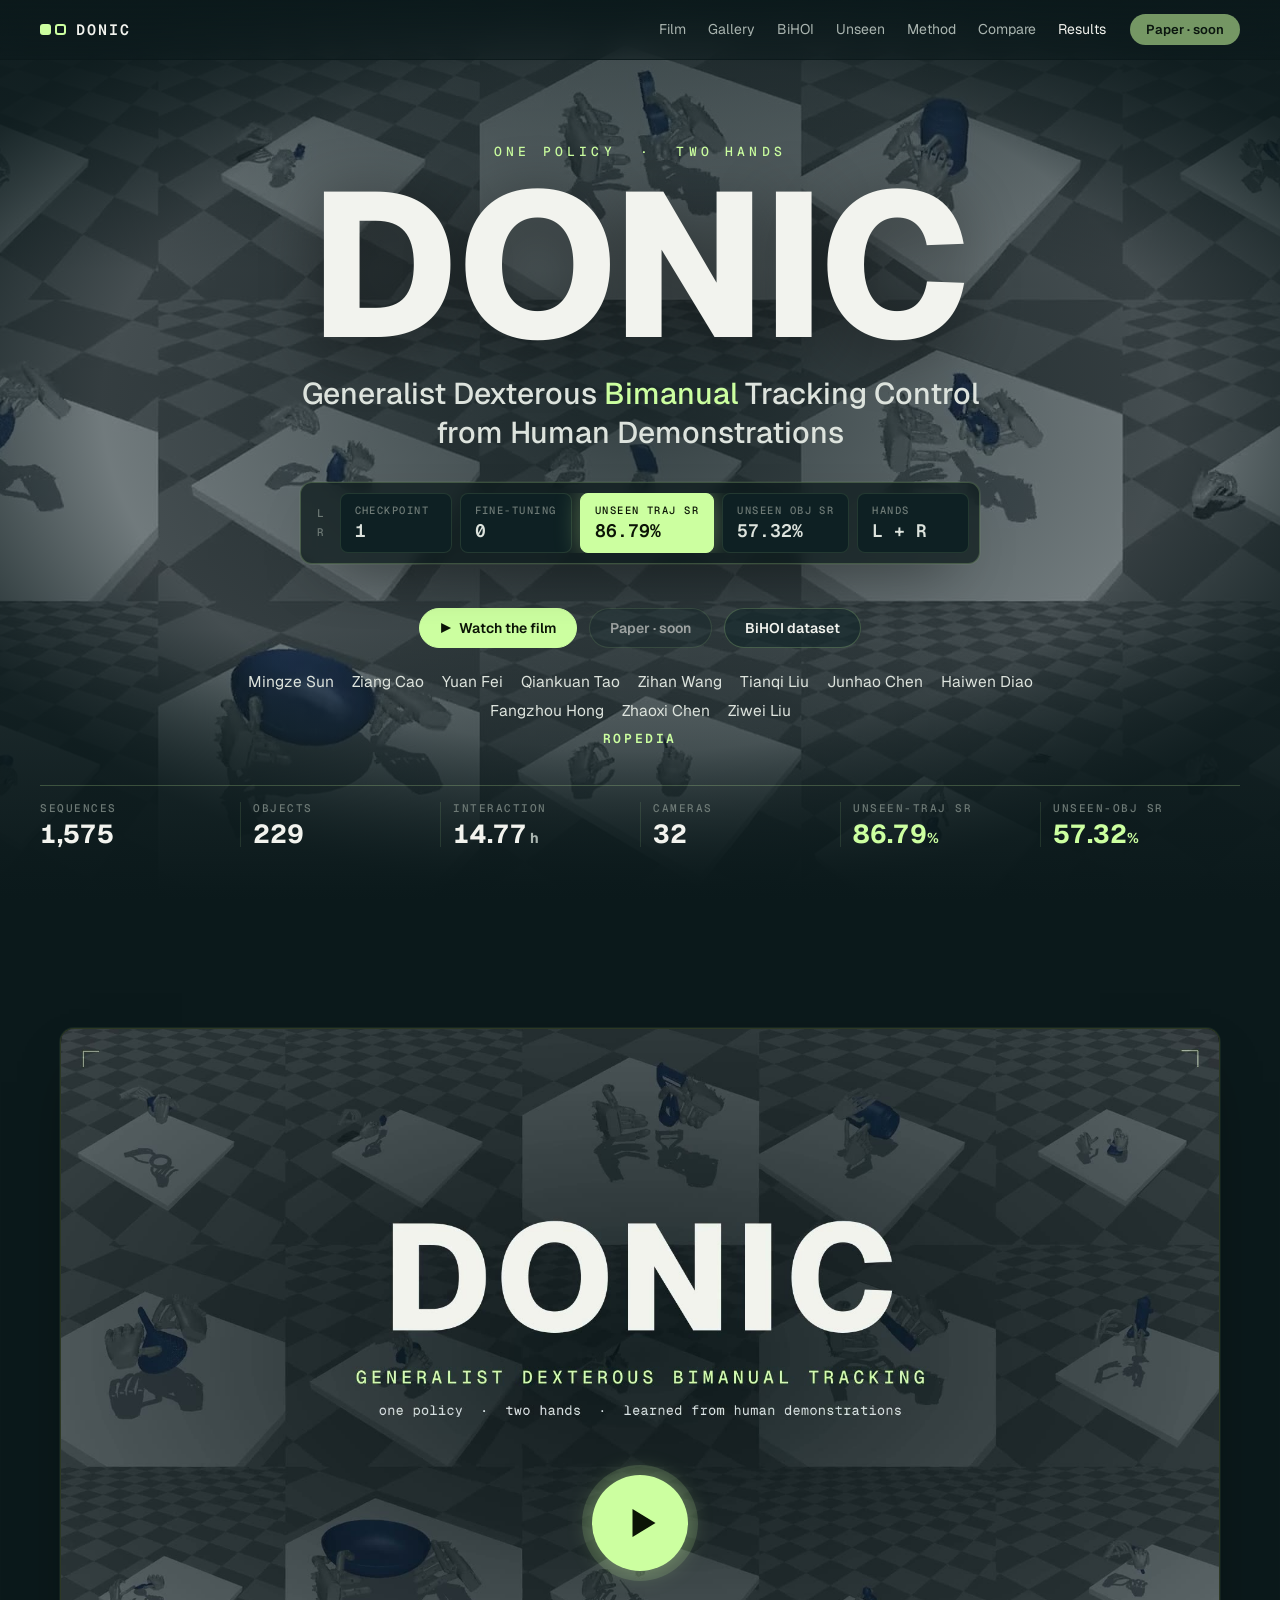
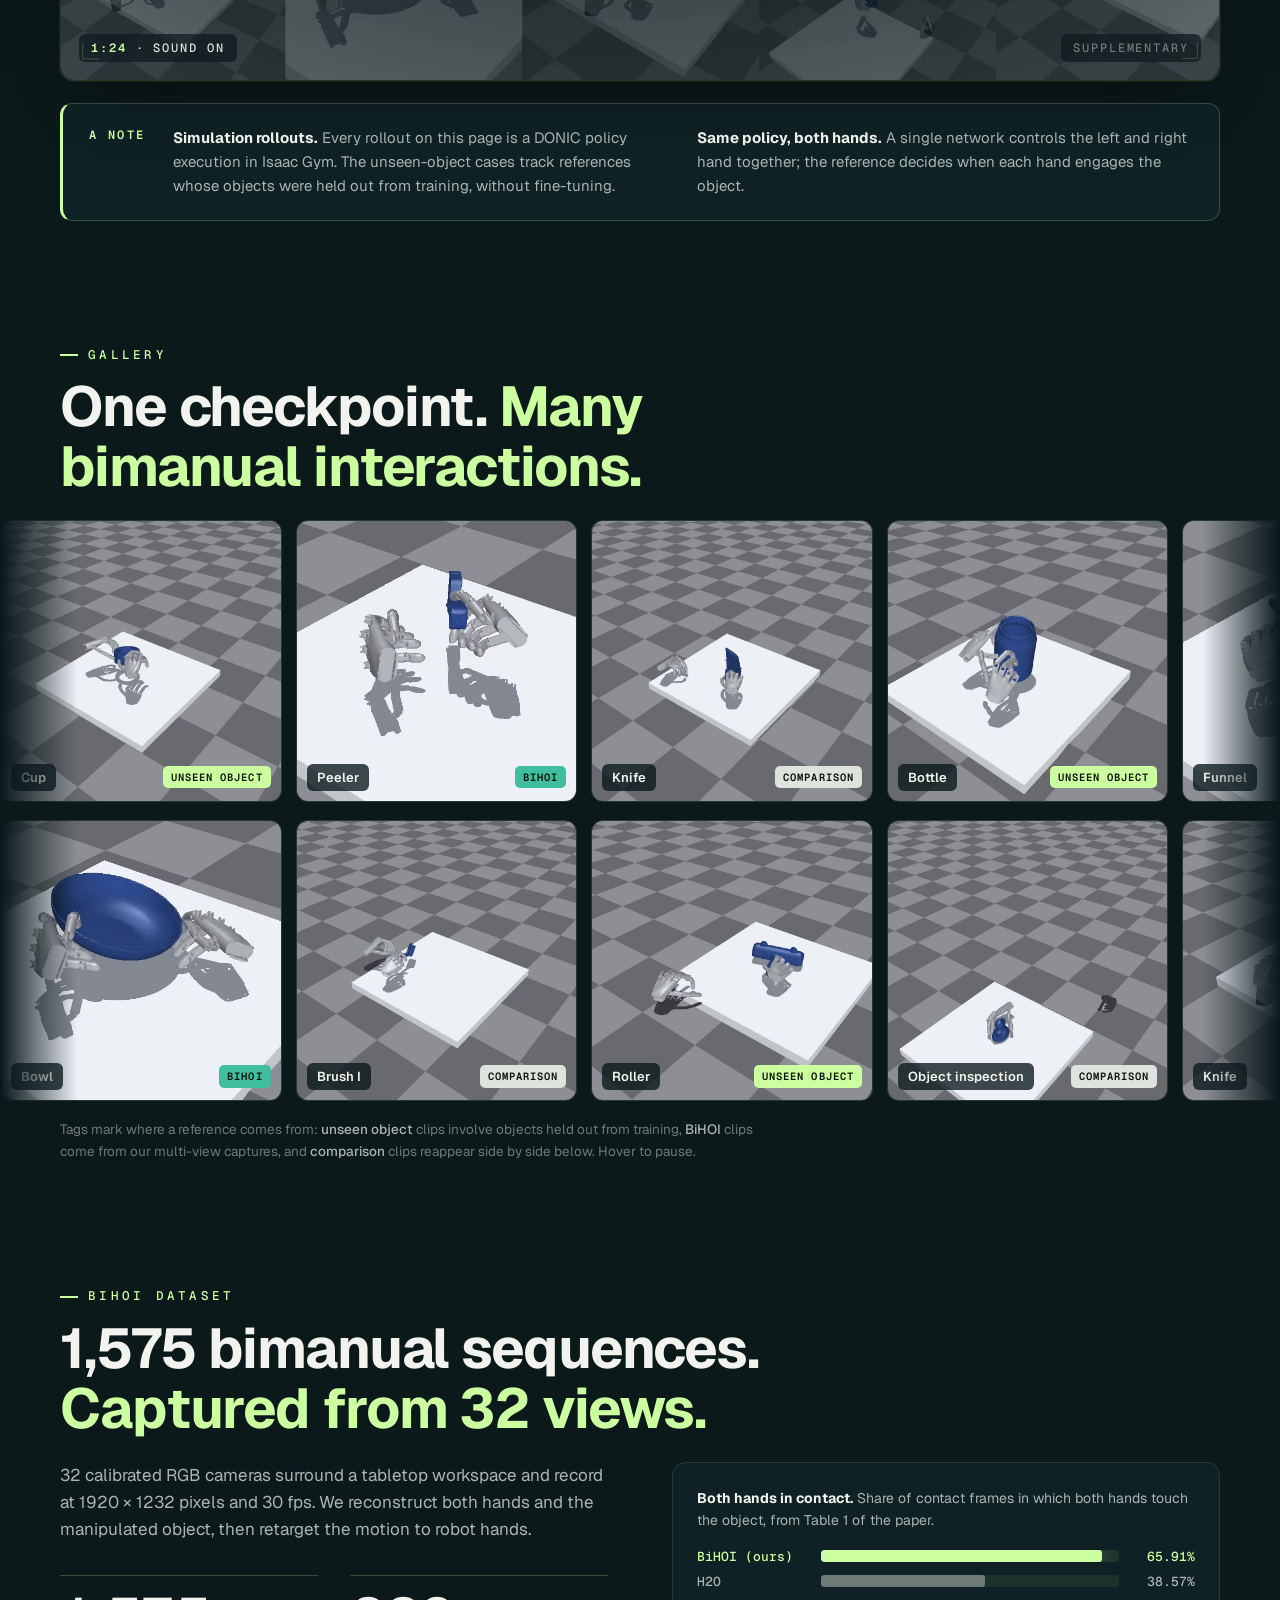
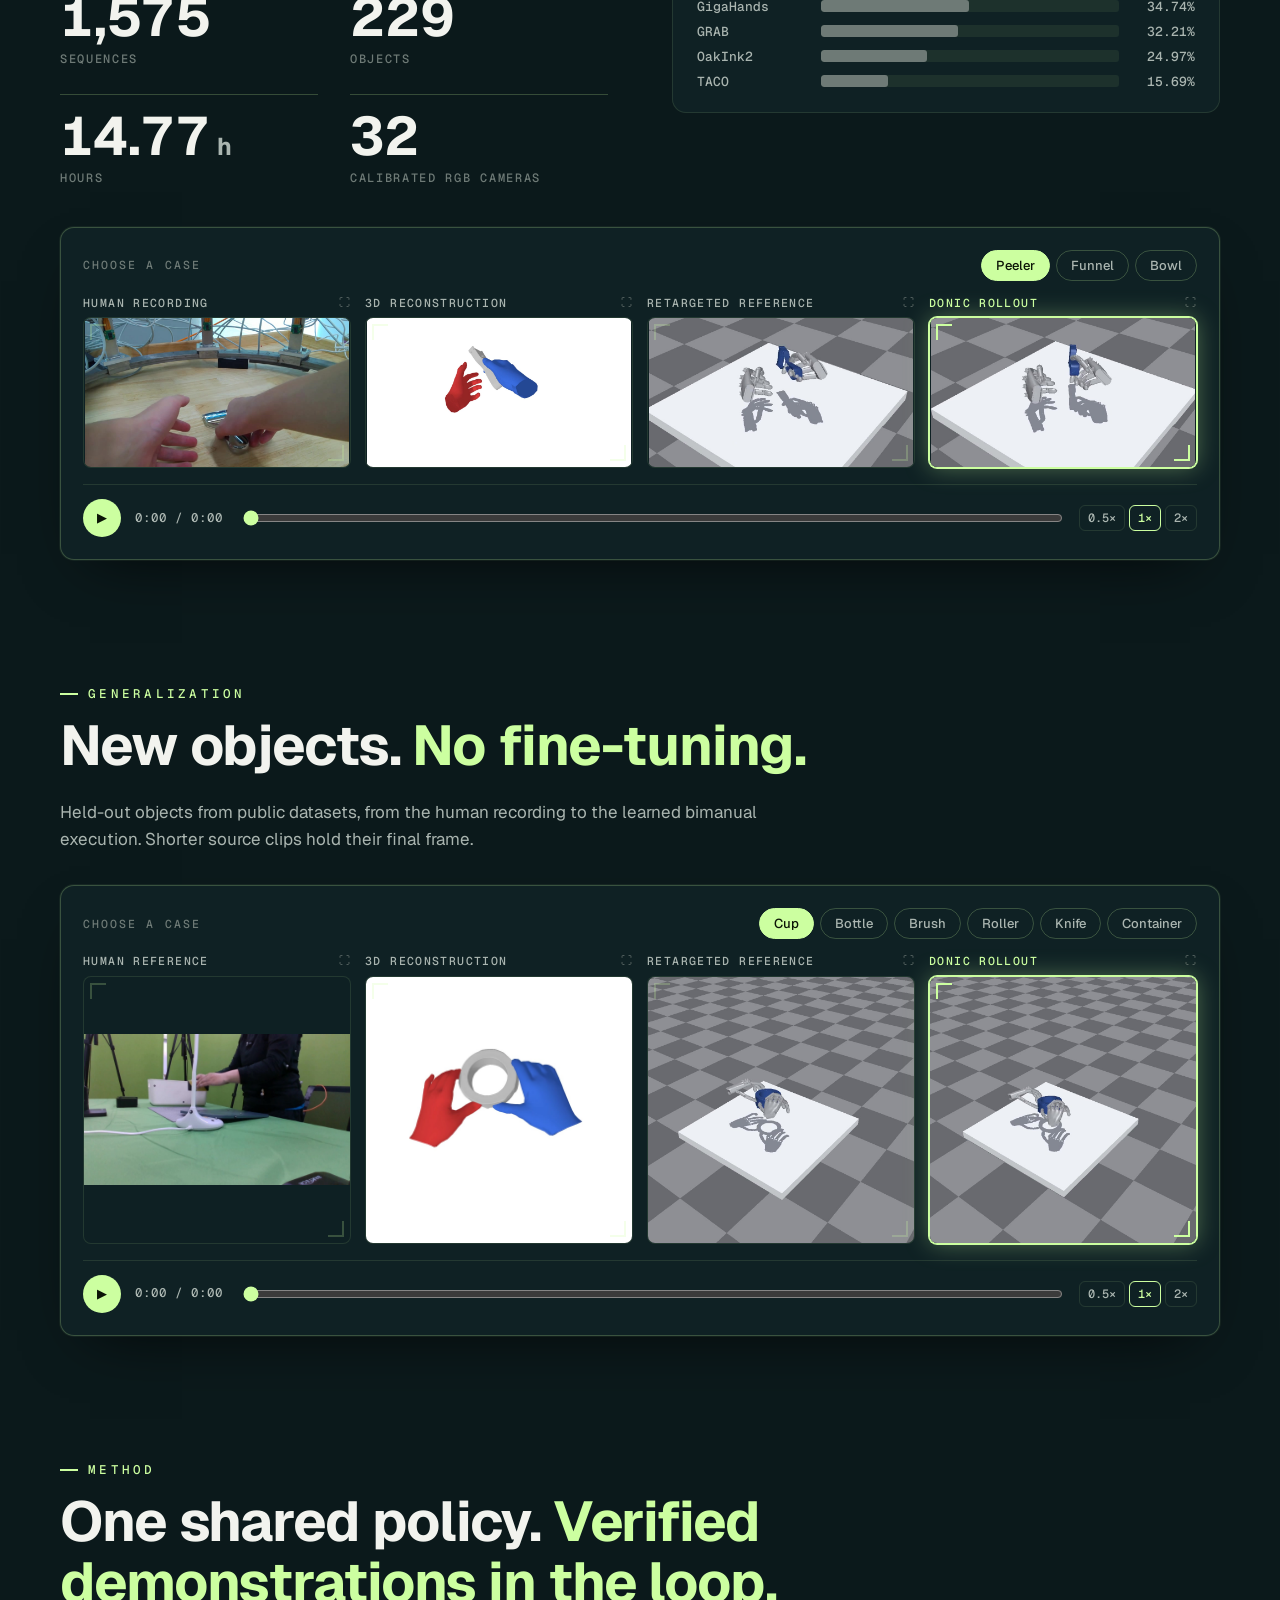
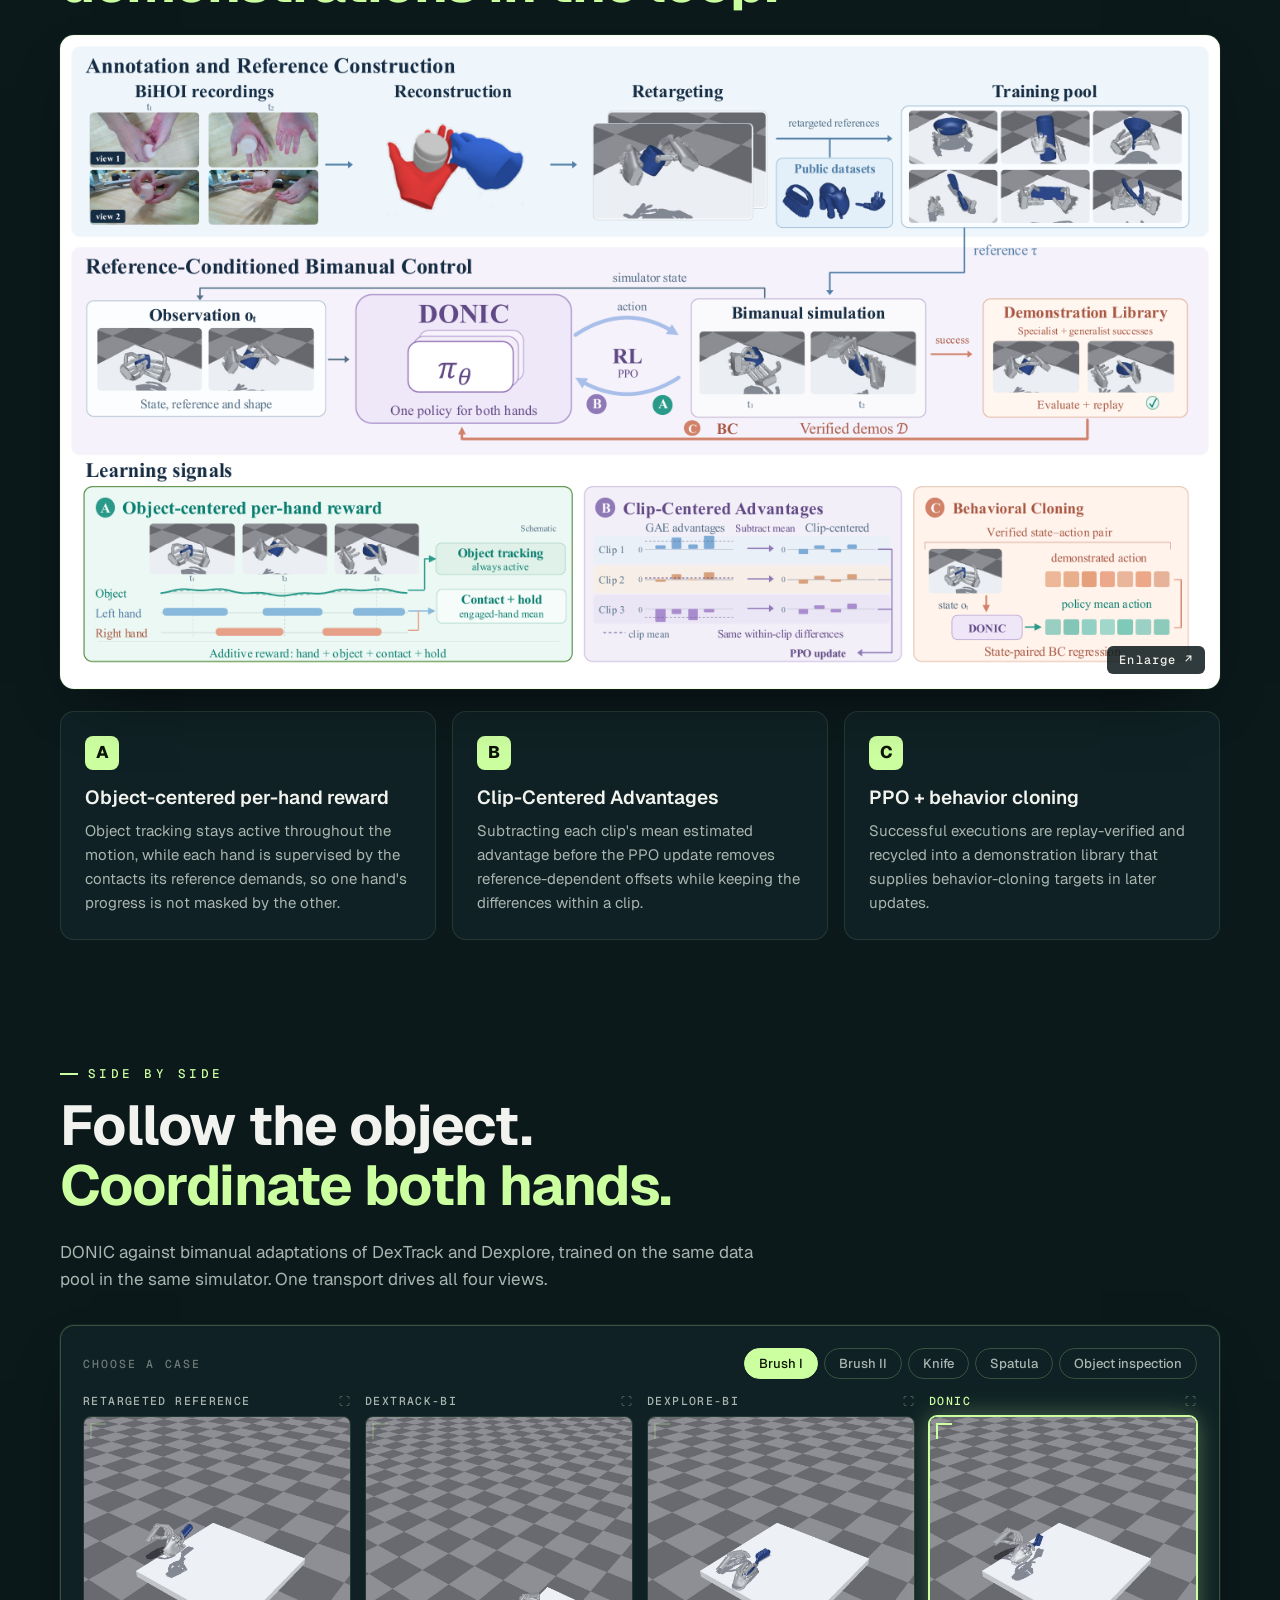
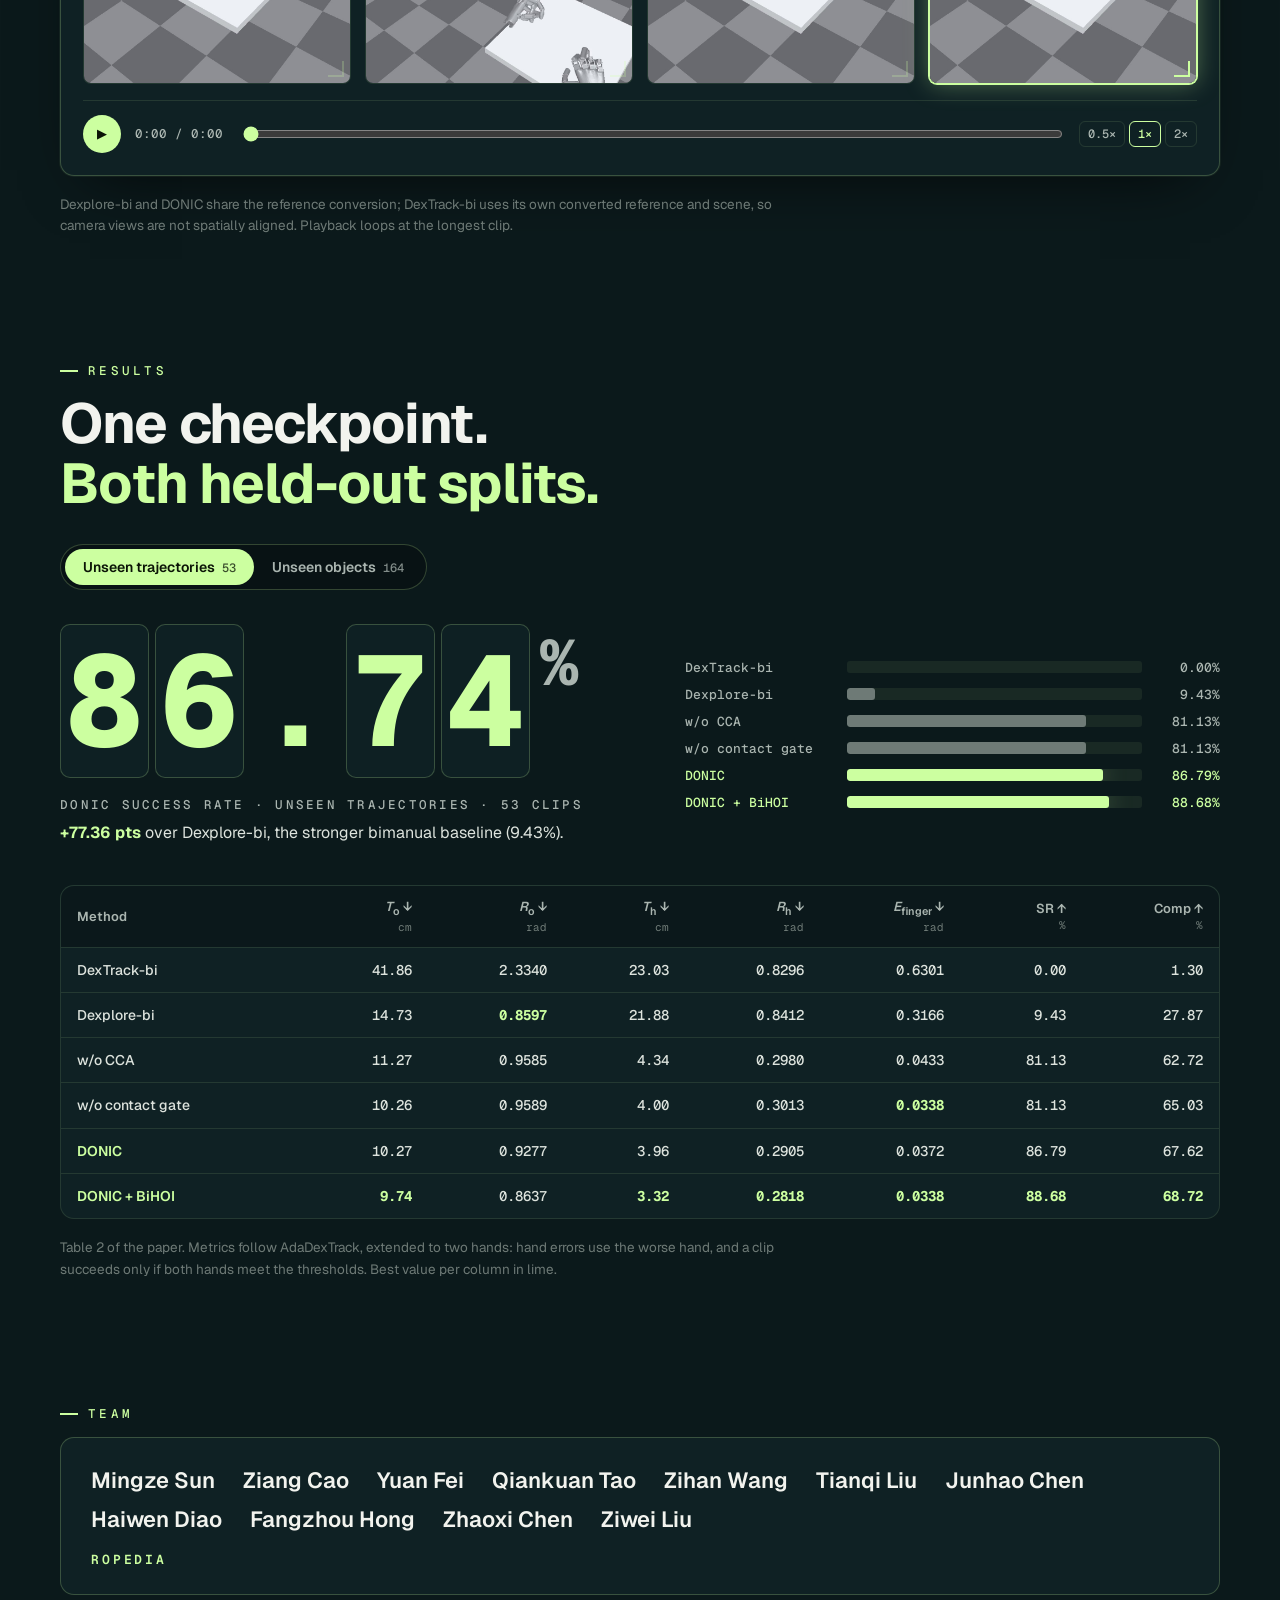
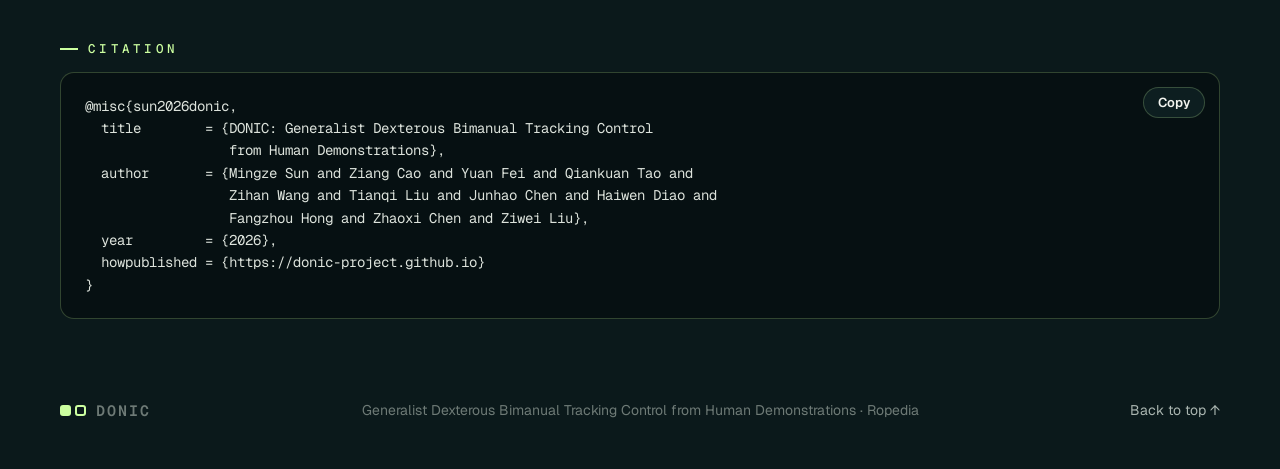
==== index.html @ d87df102 "DONIC project page Co-Authored-By: Claude Opus 5.5 <noreply@anthropic.com>" ====
<!doctype html>
<html lang="en">
<head>
  <meta charset="utf-8">
  <meta name="viewport" content="width=device-width, initial-scale=1, viewport-fit=cover">
  <title>DONIC · Generalist Dexterous Bimanual Tracking</title>
  <meta name="description" content="DONIC: one policy that tracks diverse human bimanual demonstrations on unseen trajectories and unseen objects, trained with the BiHOI multi-view dataset.">
  <meta property="og:title" content="DONIC · Generalist Dexterous Bimanual Tracking Control">
  <meta property="og:description" content="One checkpoint. Two hands. Unseen trajectories and objects without fine-tuning.">
  <meta property="og:image" content="assets/hero/hero_wall.jpg">
  <link rel="icon" href="data:image/svg+xml,%3Csvg xmlns='http://www.w3.org/2000/svg' viewBox='0 0 64 64'%3E%3Crect width='64' height='64' rx='14' fill='%230B191B'/%3E%3Crect x='12' y='22' width='17' height='17' rx='4' fill='%23CCFFA0'/%3E%3Crect x='35.5' y='23.5' width='14' height='14' rx='3' fill='none' stroke='%23CCFFA0' stroke-width='3'/%3E%3C/svg%3E">
  <link rel="preconnect" href="https://fonts.googleapis.com">
  <link rel="preconnect" href="https://fonts.gstatic.com" crossorigin>
  <link rel="stylesheet" href="https://fonts.googleapis.com/css2?family=Geist:wght@300..800&family=Geist+Mono:wght@400..700&display=swap">
  <link rel="stylesheet" href="assets/css/site.css">
  <script defer src="assets/js/content.js"></script>
  <script defer src="assets/js/site.js"></script>
</head>
<body>
<a class="skip" href="#film">Skip to content</a>

<header class="nav" id="nav">
  <a class="brand" href="#top" aria-label="DONIC, back to top"><span class="mark" aria-hidden="true"><i></i><i></i></span>DONIC</a>
  <nav aria-label="Sections">
    <a href="#film">Film</a><a href="#gallery">Gallery</a><a href="#bihoi">BiHOI</a><a href="#unseen">Unseen</a><a href="#method">Method</a><a href="#compare">Compare</a><a href="#results">Results</a>
  </nav>
  <a class="pill" id="nav-paper" href="#results">Paper</a>
</header>

<main>
  <!-- ============================================================ HERO -->
  <section class="hero" id="top">
    <video class="hero-wall" src="assets/hero/hero_wall.mp4" poster="assets/hero/hero_wall.jpg" autoplay muted loop playsinline aria-hidden="true"></video>
    <div class="hero-shade" aria-hidden="true"></div>
    <div class="hero-in">
      <p class="kicker">ONE POLICY&nbsp;&nbsp;·&nbsp;&nbsp;TWO HANDS</p>
      <h1>DONIC</h1>
      <p class="subtitle">Generalist Dexterous <span class="hl">Bimanual</span> Tracking Control<br class="br-wide"> from Human Demonstrations</p>

      <div class="tape" id="tape" aria-label="Key facts">
        <div class="tape-lanes" aria-hidden="true"><span>L</span><span>R</span></div>
        <div class="tape-cells" id="tape-cells"></div>
      </div>

      <div class="cta">
        <a class="btn btn-solid" href="#film"><span aria-hidden="true">▶</span> Watch the film</a>
        <a class="btn" id="hero-paper" href="#results">Paper</a>
        <a class="btn" href="#bihoi">BiHOI dataset</a>
      </div>
      <p class="authors" id="authors"></p>
    </div>
    <dl class="hero-stats" aria-label="BiHOI at a glance">
      <div><dt>sequences</dt><dd>1,575</dd></div>
      <div><dt>objects</dt><dd>229</dd></div>
      <div><dt>interaction</dt><dd>14.77<small> h</small></dd></div>
      <div><dt>cameras</dt><dd>32</dd></div>
      <div><dt>unseen-traj SR</dt><dd class="hl">86.79<small>%</small></dd></div>
      <div><dt>unseen-obj SR</dt><dd class="hl">57.32<small>%</small></dd></div>
    </dl>
  </section>

  <!-- ============================================================ FILM -->
  <section class="section" id="film">
    <div class="wrap">
      <div class="film">
        <video id="film-video" src="assets/film/DONIC_film.mp4" poster="assets/film/poster.jpg" preload="none" playsinline controls hidden></video>
        <button class="film-cover" id="film-cover" type="button" aria-label="Play the DONIC film">
          <img src="assets/film/poster.jpg" alt="" loading="lazy">
          <span class="play" aria-hidden="true"></span>
          <span class="film-chip"><b id="film-len">1:24</b>&nbsp;·&nbsp;SOUND ON</span>
          <span class="film-corner">SUPPLEMENTARY</span>
        </button>
      </div>
      <div class="note">
        <span class="note-tag">A NOTE</span>
        <p><b>Simulation rollouts.</b> Every rollout on this page is a DONIC policy execution in Isaac Gym. The unseen-object cases track references whose objects were held out from training, without fine-tuning.</p>
        <p><b>Same policy, both hands.</b> A single network controls the left and right hand together; the reference decides when each hand engages the object.</p>
      </div>
    </div>
  </section>

  <!-- ============================================================ GALLERY -->
  <section class="section" id="gallery">
    <div class="wrap">
      <p class="eyebrow">Gallery</p>
      <h2>One checkpoint. <span class="hl">Many bimanual interactions.</span></h2>
    </div>
    <div class="strip" id="strip-a"></div>
    <div class="strip reverse" id="strip-b"></div>
    <div class="wrap"><p class="fine">Tags mark where a reference comes from: <b>unseen object</b> clips involve objects held out from training, <b>BiHOI</b> clips come from our multi-view captures, and <b>comparison</b> clips reappear side by side below. Hover to pause.</p></div>
  </section>

  <!-- ============================================================ BiHOI -->
  <section class="section" id="bihoi">
    <div class="wrap">
      <p class="eyebrow">BiHOI dataset</p>
      <h2>1,575 bimanual sequences. <span class="hl">Captured from 32 views.</span></h2>
      <div class="split">
        <div>
          <p class="lede">32 calibrated RGB cameras surround a tabletop workspace and record at 1920&nbsp;×&nbsp;1232 pixels and 30&nbsp;fps. We reconstruct both hands and the manipulated object, then retarget the motion to robot hands.</p>
          <dl class="stats" id="dataset-stats"></dl>
        </div>
        <figure class="chart">
          <figcaption><b>Both hands in contact.</b> Share of contact frames in which both hands touch the object, from Table&nbsp;1 of the paper.</figcaption>
          <div class="bars" id="contact-bars" role="img" aria-label="Bimanual contact share by dataset"></div>
        </figure>
      </div>
      <div class="viewer" data-viewer="capture" aria-label="From human capture to robot control"></div>
    </div>
  </section>

  <!-- ============================================================ UNSEEN -->
  <section class="section" id="unseen">
    <div class="wrap">
      <p class="eyebrow">Generalization</p>
      <h2>New objects. <span class="hl">No fine-tuning.</span></h2>
      <p class="lede">Held-out objects from public datasets, from the human recording to the learned bimanual execution. Shorter source clips hold their final frame.</p>
      <div class="viewer" data-viewer="unseen" aria-label="Unseen-object tracking"></div>
    </div>
  </section>

  <!-- ============================================================ METHOD -->
  <section class="section" id="method">
    <div class="wrap">
      <p class="eyebrow">Method</p>
      <h2>One shared policy. <span class="hl">Verified demonstrations in the loop.</span></h2>
      <button class="pipeline" id="pipeline-open" type="button" aria-label="Enlarge the DONIC pipeline">
        <img src="assets/media/pipeline.png" alt="DONIC pipeline: BiHOI recordings are reconstructed and retargeted into references; one policy controls both hands in simulation; learning combines an object-centered per-hand reward, Clip-Centered Advantages and behavior cloning from verified demonstrations." loading="lazy" width="2800" height="1576">
        <span>Enlarge ↗</span>
      </button>
      <div class="cards">
        <article><span class="tag-letter">A</span><h3>Object-centered per-hand reward</h3><p>Object tracking stays active throughout the motion, while each hand is supervised by the contacts its reference demands, so one hand's progress is not masked by the other.</p></article>
        <article><span class="tag-letter">B</span><h3>Clip-Centered Advantages</h3><p>Subtracting each clip's mean estimated advantage before the PPO update removes reference-dependent offsets while keeping the differences within a clip.</p></article>
        <article><span class="tag-letter">C</span><h3>PPO + behavior cloning</h3><p>Successful executions are replay-verified and recycled into a demonstration library that supplies behavior-cloning targets in later updates.</p></article>
      </div>
    </div>
  </section>

  <!-- ============================================================ COMPARE -->
  <section class="section" id="compare">
    <div class="wrap">
      <p class="eyebrow">Side by side</p>
      <h2>Follow the object. <span class="hl">Coordinate both hands.</span></h2>
      <p class="lede">DONIC against bimanual adaptations of DexTrack and Dexplore, trained on the same data pool in the same simulator. One transport drives all four views.</p>
      <div class="viewer" data-viewer="comparison" aria-label="Bimanual tracking comparison"></div>
      <p class="fine">Dexplore-bi and DONIC share the reference conversion; DexTrack-bi uses its own converted reference and scene, so camera views are not spatially aligned. Playback loops at the longest clip.</p>
    </div>
  </section>

  <!-- ============================================================ RESULTS -->
  <section class="section" id="results">
    <div class="wrap">
      <p class="eyebrow">Results</p>
      <h2>One checkpoint. <span class="hl">Both held-out splits.</span></h2>
      <div class="split-tabs" role="group" aria-label="Evaluation split">
        <button type="button" data-split="trajectory" aria-pressed="true">Unseen trajectories <span id="n-traj"></span></button>
        <button type="button" data-split="object" aria-pressed="false">Unseen objects <span id="n-obj"></span></button>
      </div>
      <div class="scoreboard">
        <div class="big">
          <div class="digits" id="big-digits" aria-live="polite"></div>
          <p class="big-label" id="big-label"></p>
          <p class="big-delta" id="big-delta"></p>
        </div>
        <div class="sr-bars" id="sr-bars"></div>
      </div>
      <div class="table-scroll" tabindex="0" role="region" aria-label="Table 2: reference tracking without fine-tuning">
        <table id="results-table">
          <thead><tr>
            <th scope="col">Method</th>
            <th scope="col"><i>T</i><sub>o</sub> ↓<span>cm</span></th>
            <th scope="col"><i>R</i><sub>o</sub> ↓<span>rad</span></th>
            <th scope="col"><i>T</i><sub>h</sub> ↓<span>cm</span></th>
            <th scope="col"><i>R</i><sub>h</sub> ↓<span>rad</span></th>
            <th scope="col"><i>E</i><sub>finger</sub> ↓<span>rad</span></th>
            <th scope="col">SR ↑<span>%</span></th>
            <th scope="col">Comp ↑<span>%</span></th>
          </tr></thead>
          <tbody></tbody>
        </table>
      </div>
      <p class="fine">Table 2 of the paper. Metrics follow AdaDexTrack, extended to two hands: hand errors use the worse hand, and a clip succeeds only if both hands meet the thresholds. Best value per column in lime.</p>
    </div>
  </section>

  <!-- ============================================================ CITE -->
  <section class="section" id="cite">
    <div class="wrap">
      <p class="eyebrow">Team</p>
      <div class="team" id="team"></div>
      <p class="eyebrow cite-eyebrow">Citation</p>
      <div class="bib">
        <pre id="bibtex"></pre>
        <button type="button" class="btn" id="copy-bib">Copy</button>
      </div>
    </div>
  </section>
</main>

<footer class="wrap foot">
  <a class="brand" href="#top"><span class="mark" aria-hidden="true"><i></i><i></i></span>DONIC</a>
  <p>Generalist Dexterous Bimanual Tracking Control from Human Demonstrations · Ropedia</p>
  <a href="#top">Back to top ↑</a>
</footer>

<dialog id="pipeline-dialog" aria-label="DONIC pipeline, full size">
  <div class="dialog-bar"><b>DONIC · pipeline</b><button type="button" id="pipeline-close">Close ✕</button></div>
  <div class="dialog-body"><img src="assets/media/pipeline.png" alt="Full-size DONIC pipeline" loading="lazy"></div>
</dialog>
<noscript><p class="noscript">Turn on JavaScript to choose cases and play the synchronized views. All videos are in assets/media.</p></noscript>
</body>
</html>
---- assets/css/site.css ----
/* DONIC project page — Ropedia house palette (shared with ETM). Single dark theme by design. */
:root {
  --bg: #0B191B;
  --cell: #0E2023;
  --surface: rgba(18, 40, 42, .62);
  --surface-2: rgba(26, 52, 54, .66);
  --sunken: rgba(0, 0, 0, .26);
  --ink: #F2F3EE;
  --ink-2: #DDE3DD;
  --muted: #AAB5B0;
  --faint: #6E7A76;
  --accent: #CCFFA0;
  --on-accent: #0B1406;
  --teal: #40BEA0;
  --bad: #FF7A66;
  --line: rgba(204, 255, 160, .11);
  --line-2: rgba(204, 255, 160, .22);
  --glow: 0 0 24px rgba(204, 255, 160, .35);
  --shadow: 0 0 0 1px rgba(204, 255, 160, .06), 0 24px 60px -30px rgba(0, 0, 0, .8);
  --sans: "Geist", ui-sans-serif, system-ui, -apple-system, "Segoe UI", Roboto, Helvetica, Arial, sans-serif;
  --mono: "Geist Mono", ui-monospace, "SF Mono", Menlo, Consolas, monospace;
  --maxw: 1240px;
  --gutter: clamp(16px, 4vw, 40px);
  --r: 14px;
  --ease: cubic-bezier(.2, .7, .2, 1);
  color-scheme: dark;
}

* { box-sizing: border-box; }
html { scroll-behavior: smooth; scroll-padding-top: 72px; }
body {
  margin: 0; background: var(--bg); color: var(--ink);
  font: 400 16px/1.6 var(--sans); -webkit-font-smoothing: antialiased;
  background-image: radial-gradient(rgba(204, 255, 160, .07) 1px, transparent 1.2px);
  background-size: 32px 32px; background-attachment: fixed;
}
img, video { max-width: 100%; display: block; }
a { color: inherit; }
:focus-visible { outline: 2px solid var(--accent); outline-offset: 3px; border-radius: 4px; }
.hl { color: var(--accent); }
.wrap { max-width: var(--maxw); margin: 0 auto; padding-inline: var(--gutter); }
.skip { position: absolute; left: -999px; }
.skip:focus { left: 16px; top: 16px; z-index: 99; background: var(--accent); color: var(--on-accent); padding: 8px 12px; border-radius: 8px; }

/* ---------------------------------------------------------------- nav */
.nav {
  position: fixed; inset: 0 0 auto 0; z-index: 50;
  display: flex; align-items: center; gap: 24px;
  padding: calc(14px + env(safe-area-inset-top, 0px)) var(--gutter) 14px;
  background: linear-gradient(to bottom, rgba(11, 25, 27, .92), rgba(11, 25, 27, .55));
  backdrop-filter: blur(12px); border-bottom: 1px solid transparent;
  transition: border-color .3s;
}
.nav.scrolled { border-bottom-color: var(--line); }
.brand { display: inline-flex; align-items: center; gap: 10px; font: 600 15px/1 var(--mono); letter-spacing: .14em; text-decoration: none; }
.mark { display: inline-flex; gap: 4px; }
.mark i { width: 11px; height: 11px; border-radius: 3px; background: var(--accent); }
.mark i + i { background: transparent; box-shadow: inset 0 0 0 2px var(--accent); }
.nav nav { display: flex; gap: 22px; margin-left: auto; }
.nav nav a { font-size: 14px; color: var(--muted); text-decoration: none; transition: color .2s; }
.nav nav a:hover, .nav nav a.active { color: var(--ink); }
.pill {
  font: 600 13px/1 var(--sans); text-decoration: none; color: var(--on-accent);
  background: var(--accent); padding: 9px 16px; border-radius: 999px; white-space: nowrap;
}
.pill.soon, .btn.soon { opacity: .55; cursor: default; }

/* ---------------------------------------------------------------- hero */
.hero { position: relative; min-height: min(100svh, 980px); display: flex; flex-direction: column; justify-content: center; overflow: hidden; isolation: isolate; }
.hero-wall { position: absolute; inset: 0; width: 100%; height: 100%; object-fit: cover; z-index: -2; filter: saturate(.85); }
.hero-shade {
  position: absolute; inset: 0; z-index: -1;
  background:
    radial-gradient(60% 55% at 50% 45%, rgba(11, 25, 27, .82), rgba(11, 25, 27, .55) 70%, rgba(11, 25, 27, .9)),
    linear-gradient(to bottom, rgba(11, 25, 27, .6), transparent 30%, transparent 70%, var(--bg));
}
.hero-in { text-align: center; padding: 120px var(--gutter) 40px; display: flex; flex-direction: column; align-items: center; }
.kicker { font: 500 13px/1 var(--mono); letter-spacing: .32em; color: var(--accent); margin: 0 0 18px; }
h1 {
  font: 800 clamp(84px, 16vw, 210px)/.86 var(--sans); letter-spacing: -.01em; margin: 0;
  text-shadow: 0 10px 60px rgba(0, 0, 0, .45);
}
.subtitle { font: 500 clamp(19px, 2.4vw, 30px)/1.3 var(--sans); color: var(--ink-2); margin: 22px 0 30px; text-wrap: balance; }

.tape {
  display: flex; align-items: stretch; gap: 10px; max-width: 100%;
  padding: 10px; border: 1px solid var(--line-2); border-radius: 12px;
  background: rgba(10, 24, 26, .72); backdrop-filter: blur(8px); box-shadow: var(--shadow);
}
.tape-lanes { display: flex; flex-direction: column; justify-content: center; gap: 8px; padding: 0 6px; font: 500 11px/1 var(--mono); color: var(--faint); }
.tape-cells { display: flex; gap: 8px; overflow-x: auto; scrollbar-width: none; }
.tape-cells::-webkit-scrollbar { display: none; }
.cell {
  position: relative; flex: none; min-width: 112px; padding: 10px 14px 12px; border-radius: 8px;
  border: 1px solid var(--line); background: var(--cell); text-align: left;
  transition: background .35s var(--ease), border-color .35s, box-shadow .35s, color .35s;
}
.cell small { display: block; font: 500 10.5px/1.2 var(--mono); letter-spacing: .14em; text-transform: uppercase; color: var(--faint); }
.cell b { display: block; margin-top: 6px; font: 600 18px/1 var(--mono); color: var(--ink-2); font-variant-numeric: tabular-nums; }
.cell.on { background: var(--accent); border-color: var(--accent); box-shadow: var(--glow); }
.cell.on small, .cell.on b { color: var(--on-accent); }
.cell.on::after {
  content: 'TRACK'; position: absolute; left: 50%; bottom: -22px; transform: translateX(-50%);
  font: 600 10px/1 var(--mono); letter-spacing: .2em; color: var(--accent);
}

.cta { display: flex; gap: 12px; flex-wrap: wrap; justify-content: center; margin-top: 44px; }
.btn {
  display: inline-flex; align-items: center; gap: 8px; font: 600 14px/1 var(--sans);
  color: var(--ink); text-decoration: none; background: var(--surface); cursor: pointer;
  border: 1px solid var(--line-2); border-radius: 999px; padding: 12px 20px;
  transition: border-color .2s, background .2s;
}
.btn:hover { border-color: var(--accent); }
.btn-solid { background: var(--accent); color: var(--on-accent); border-color: var(--accent); }
.btn-solid:hover { box-shadow: var(--glow); }
.authors { font: 400 14px/1.6 var(--mono); color: var(--muted); margin: 22px 0 0; }
.authors { max-width: 860px; }
.au-list { display: flex; flex-wrap: wrap; justify-content: center; gap: 4px 18px; color: var(--ink-2); font-family: var(--sans); font-size: 15.5px; }
.au { white-space: nowrap; }
.authors .aff { display: block; margin-top: 8px; color: var(--accent); font: 600 13px/1 var(--mono); letter-spacing: .2em; text-transform: uppercase; }

.hero-stats {
  display: grid; grid-template-columns: repeat(6, 1fr); margin: 0 auto 28px; width: min(var(--maxw), 100% - 2 * var(--gutter));
  border-top: 1px solid var(--line-2); padding-top: 16px;
}
.hero-stats div { padding: 0 12px; border-left: 1px solid var(--line); }
.hero-stats div:first-child { border-left: 0; padding-left: 0; }
.hero-stats dt { font: 500 11px/1.2 var(--mono); letter-spacing: .14em; text-transform: uppercase; color: var(--faint); }
.hero-stats dd { margin: 6px 0 0; font: 700 26px/1 var(--sans); font-variant-numeric: tabular-nums; }
.hero-stats small { font-size: .55em; color: var(--muted); }
.hero-stats .hl small { color: var(--accent); }

/* ---------------------------------------------------------------- sections */
.section { padding-block: clamp(72px, 10vw, 128px) 0; }
.eyebrow { font: 500 12.5px/1 var(--mono); letter-spacing: .26em; text-transform: uppercase; color: var(--accent); margin: 0 0 16px; display: flex; align-items: center; gap: 10px; }
.eyebrow::before { content: ''; width: 18px; height: 2px; background: var(--accent); }
h2 { font: 700 clamp(30px, 4.4vw, 56px)/1.08 var(--sans); letter-spacing: -.02em; margin: 0 0 22px; max-width: 22ch; text-wrap: balance; }
h3 { font: 600 19px/1.3 var(--sans); margin: 0 0 8px; }
.lede { color: var(--muted); max-width: 64ch; margin: 0 0 32px; font-size: 17px; }
.fine { color: var(--faint); font-size: 13.5px; max-width: 80ch; margin: 18px 0 0; }
.fine b { color: var(--muted); font-weight: 500; }

/* ---------------------------------------------------------------- film */
.film { position: relative; border-radius: var(--r); overflow: hidden; border: 1px solid var(--line-2); box-shadow: var(--shadow); background: #000; aspect-ratio: 16 / 9; }
.film video { width: 100%; height: 100%; }
.film-cover { all: unset; position: absolute; inset: 0; cursor: pointer; display: grid; place-items: center; }
.film-cover img { position: absolute; inset: 0; width: 100%; height: 100%; object-fit: cover; transition: transform .8s var(--ease), filter .4s; }
.film-cover:hover img { transform: scale(1.015); filter: brightness(1.08); }
.film-cover:focus-visible { outline: 2px solid var(--accent); outline-offset: -4px; }
.play {
  position: absolute; left: 50%; top: 76%; transform: translate(-50%, -50%);
  width: clamp(64px, 8vw, 96px); aspect-ratio: 1; border-radius: 50%;
  background: var(--accent); box-shadow: var(--glow), 0 0 0 10px rgba(204, 255, 160, .14);
  transition: transform .3s var(--ease);
}
.play::after { content: ''; position: absolute; left: 54%; top: 50%; transform: translate(-50%, -50%); border-style: solid; border-width: 14px 0 14px 23px; border-color: transparent transparent transparent var(--on-accent); }
.film-cover:hover .play { transform: translate(-50%, -50%) scale(1.06); }
.film-chip, .film-corner { position: absolute; bottom: 18px; font: 500 12px/1 var(--mono); letter-spacing: .16em; color: var(--ink-2); background: rgba(10, 24, 26, .7); padding: 8px 12px; border-radius: 6px; }
.film-chip { left: 18px; } .film-corner { right: 18px; color: var(--faint); }
.film-chip b { color: var(--accent); font-weight: 600; }

.note {
  display: grid; grid-template-columns: auto 1fr 1fr; gap: 28px; margin-top: 22px;
  padding: 22px 26px; border: 1px solid var(--line-2); border-left: 3px solid var(--accent);
  border-radius: 12px; background: var(--surface);
}
.note-tag { font: 600 12px/1.6 var(--mono); letter-spacing: .2em; color: var(--accent); }
.note p { margin: 0; color: var(--muted); font-size: 15px; }
.note b { color: var(--ink); }

/* ---------------------------------------------------------------- gallery strips */
.strip { --dur: 70s; display: flex; overflow: hidden; margin-top: 18px; mask-image: linear-gradient(to right, transparent, #000 6%, #000 94%, transparent); }
.strip:first-of-type { margin-top: 36px; }
.strip-track { display: flex; gap: 14px; padding-right: 14px; flex: none; animation: drift var(--dur) linear infinite; }
.strip.reverse .strip-track { animation-direction: reverse; }
.strip:hover .strip-track { animation-play-state: paused; }
@keyframes drift { to { transform: translateX(-100%); } }
.tile { position: relative; flex: none; width: clamp(200px, 22vw, 290px); aspect-ratio: 1; border-radius: 12px; overflow: hidden; border: 1px solid var(--line); background: var(--cell); margin: 0; }
.tile video { width: 100%; height: 100%; object-fit: cover; }
.tile figcaption { position: absolute; left: 10px; right: 10px; bottom: 10px; display: flex; justify-content: space-between; align-items: center; gap: 8px; }
.tile .name { font: 600 13px/1 var(--sans); background: rgba(10, 24, 26, .78); padding: 7px 10px; border-radius: 6px; }
.tile .src { font: 600 10.5px/1 var(--mono); letter-spacing: .1em; text-transform: uppercase; color: var(--on-accent); background: var(--accent); padding: 6px 8px; border-radius: 5px; }
.tile .src.bihoi { background: var(--teal); }
.tile .src.comparison { background: var(--ink-2); }

/* ---------------------------------------------------------------- BiHOI */
.split { display: grid; grid-template-columns: 1fr 1fr; gap: clamp(28px, 5vw, 64px); align-items: start; margin-bottom: 40px; }
.stats { display: grid; grid-template-columns: repeat(2, 1fr); gap: 26px 32px; margin: 0; }
.stats dt { order: 2; font: 500 12px/1.3 var(--mono); letter-spacing: .14em; text-transform: uppercase; color: var(--faint); margin-top: 8px; }
.stats div { display: flex; flex-direction: column; border-top: 1px solid var(--line-2); padding-top: 14px; }
.stats dd { order: 1; margin: 0; font: 700 clamp(36px, 4.4vw, 54px)/1 var(--sans); font-variant-numeric: tabular-nums; }
.stats dd small { font-size: .45em; color: var(--muted); }
.chart { margin: 0; padding: 24px; border: 1px solid var(--line); border-radius: var(--r); background: var(--surface); }
.chart figcaption { font-size: 14px; color: var(--muted); margin-bottom: 18px; }
.chart figcaption b { color: var(--ink); }
.bars { display: grid; gap: 12px; }
.bar { display: grid; grid-template-columns: 112px 1fr 64px; align-items: center; gap: 12px; font: 500 13px/1 var(--mono); color: var(--muted); }
.bar .track { display: block; height: 12px; border-radius: 3px; background: rgba(204, 255, 160, .07); overflow: hidden; }
.bar .fill { display: block; height: 100%; width: 0; background: var(--faint); border-radius: 3px; transition: width 1.1s var(--ease); }
.bar.ours { color: var(--accent); }
.bar.ours .fill { background: var(--accent); box-shadow: var(--glow); }
.bar .v { text-align: right; font-variant-numeric: tabular-nums; }

/* ---------------------------------------------------------------- synced viewer */
.viewer { border: 1px solid var(--line-2); border-radius: var(--r); background: var(--surface); box-shadow: var(--shadow); padding: clamp(14px, 2vw, 22px); }
.v-head { display: flex; justify-content: space-between; align-items: center; gap: 16px; flex-wrap: wrap; margin-bottom: 16px; }
.v-label { font: 500 11.5px/1 var(--mono); letter-spacing: .18em; text-transform: uppercase; color: var(--faint); }
.tabs { display: flex; flex-wrap: wrap; gap: 6px; }
.tabs button {
  font: 500 13px/1 var(--sans); color: var(--muted); background: transparent; cursor: pointer;
  border: 1px solid var(--line-2); border-radius: 999px; padding: 8px 14px; transition: all .2s;
}
.tabs button:hover { color: var(--ink); border-color: var(--muted); }
.tabs button[aria-pressed="true"] { background: var(--accent); color: var(--on-accent); border-color: var(--accent); }
.v-grid { display: grid; grid-template-columns: repeat(4, 1fr); gap: 14px; }
.v-cell { margin: 0; min-width: 0; }
.v-cell figcaption { display: flex; justify-content: space-between; font: 500 11.5px/1 var(--mono); letter-spacing: .12em; text-transform: uppercase; color: var(--muted); margin-bottom: 9px; }
.v-frame { position: relative; aspect-ratio: var(--ar, 1 / 1); border-radius: 8px; overflow: hidden; background: var(--cell); border: 1px solid var(--line); }
.v-frame video { width: 100%; height: 100%; object-fit: contain; }
.v-frame::before, .v-frame::after { content: ''; position: absolute; width: 14px; height: 14px; border: 2px solid var(--line-2); z-index: 1; pointer-events: none; }
.v-frame::before { left: 6px; top: 6px; border-right: 0; border-bottom: 0; }
.v-frame::after { right: 6px; bottom: 6px; border-left: 0; border-top: 0; }
.v-cell.ours figcaption { color: var(--accent); }
.v-cell.ours .v-frame { border-color: var(--accent); box-shadow: 0 0 0 1px var(--accent), var(--glow); }
.v-cell.ours .v-frame::before, .v-cell.ours .v-frame::after { border-color: var(--accent); }
.full { all: unset; cursor: pointer; color: var(--faint); font: 500 11px/1 var(--mono); }
.full:hover { color: var(--accent); }

.transport { display: flex; align-items: center; gap: 14px; margin-top: 16px; padding-top: 14px; border-top: 1px solid var(--line); }
.t-play {
  flex: none; width: 38px; height: 38px; border-radius: 50%; border: 0; cursor: pointer;
  background: var(--accent); color: var(--on-accent); display: grid; place-items: center; font-size: 13px;
}
.t-time { font: 500 12.5px/1 var(--mono); color: var(--muted); font-variant-numeric: tabular-nums; min-width: 92px; }
.t-seek { flex: 1; accent-color: var(--accent); min-width: 0; }
.t-speed { display: flex; gap: 4px; }
.t-speed button { font: 500 12px/1 var(--mono); color: var(--muted); background: transparent; border: 1px solid var(--line); border-radius: 6px; padding: 6px 8px; cursor: pointer; }
.t-speed button[aria-pressed="true"] { color: var(--accent); border-color: var(--accent); }

/* ---------------------------------------------------------------- method */
.pipeline { all: unset; display: block; position: relative; cursor: zoom-in; border-radius: var(--r); overflow: hidden; border: 1px solid var(--line-2); background: #fff; box-shadow: var(--shadow); }
.pipeline img { width: 100%; height: auto; }
.pipeline span { position: absolute; right: 14px; bottom: 14px; font: 500 12px/1 var(--mono); letter-spacing: .1em; color: var(--ink); background: rgba(11, 25, 27, .85); padding: 8px 12px; border-radius: 6px; }
.pipeline:focus-visible { outline: 2px solid var(--accent); outline-offset: 4px; }
.cards { display: grid; grid-template-columns: repeat(3, 1fr); gap: 16px; margin-top: 22px; }
.cards article { padding: 24px; border: 1px solid var(--line); border-radius: var(--r); background: var(--surface); }
.cards p { margin: 0; color: var(--muted); font-size: 15px; }
.tag-letter { display: inline-grid; place-items: center; width: 34px; height: 34px; border-radius: 8px; background: var(--accent); color: var(--on-accent); font: 800 17px/1 var(--sans); margin-bottom: 16px; }

/* ---------------------------------------------------------------- results */
.split-tabs { display: inline-flex; padding: 4px; border: 1px solid var(--line-2); border-radius: 999px; background: var(--sunken); margin: 8px 0 34px; }
.split-tabs button { font: 600 14px/1 var(--sans); color: var(--muted); background: transparent; border: 0; border-radius: 999px; padding: 11px 18px; cursor: pointer; }
.split-tabs button span { font: 500 12px/1 var(--mono); opacity: .75; margin-left: 4px; }
.split-tabs button[aria-pressed="true"] { background: var(--accent); color: var(--on-accent); }
.scoreboard { display: grid; grid-template-columns: 1.05fr 1fr; gap: clamp(28px, 5vw, 72px); align-items: center; margin-bottom: 40px; }
.digits { display: flex; gap: 6px; }
.digit {
  display: grid; place-items: center; min-width: .66em; height: 1.2em; padding: 0 .04em;
  font: 800 clamp(64px, 10vw, 132px)/1 var(--mono); color: var(--accent);
  background: var(--cell); border: 1px solid var(--line-2); border-radius: 10px;
  font-variant-numeric: tabular-nums;
}
.digit.sep { background: transparent; border-color: transparent; min-width: .3em; }
.digit.unit { font-size: clamp(36px, 5vw, 64px); color: var(--muted); background: transparent; border-color: transparent; }
.big-label { font: 500 12.5px/1.4 var(--mono); letter-spacing: .18em; text-transform: uppercase; color: var(--muted); margin: 18px 0 6px; }
.big-delta { font-size: 16px; color: var(--ink-2); margin: 0; }
.big-delta b { color: var(--accent); }
.sr-bars { display: grid; gap: 14px; }
.sr-bars .bar { grid-template-columns: 150px 1fr 66px; }

.table-scroll { overflow-x: auto; border: 1px solid var(--line); border-radius: var(--r); background: var(--surface); }
table { width: 100%; border-collapse: collapse; font: 500 14px/1.3 var(--mono); font-variant-numeric: tabular-nums; min-width: 760px; }
th, td { padding: 13px 16px; text-align: right; border-bottom: 1px solid var(--line); white-space: nowrap; }
th:first-child, td:first-child { text-align: left; font-family: var(--sans); }
thead th { font: 600 13px/1.2 var(--sans); color: var(--muted); background: var(--sunken); }
thead th span { display: block; font: 400 11px/1.2 var(--mono); color: var(--faint); margin-top: 3px; }
tbody tr:last-child td { border-bottom: 0; }
tbody td { color: var(--ink-2); }
td.best { color: var(--accent); font-weight: 700; }
tr.ours td:first-child { color: var(--accent); font-weight: 600; }
tr.sep td { border-top: 1px dashed var(--line-2); }

/* ---------------------------------------------------------------- cite + footer */
.team { padding: 28px 30px; border: 1px solid var(--line-2); border-radius: var(--r); background: var(--surface); }
.team-names { display: flex; flex-wrap: wrap; gap: 10px 28px; font: 600 clamp(18px, 2vw, 22px)/1.35 var(--sans); }
.team-aff { margin: 18px 0 0; font: 600 13px/1 var(--mono); letter-spacing: .22em; text-transform: uppercase; color: var(--accent); }
.cite-eyebrow { margin-top: 48px; }
.bib { position: relative; border: 1px solid var(--line-2); border-radius: var(--r); background: rgba(6, 15, 16, .78); }
.bib pre { margin: 0; padding: 22px 24px; overflow-x: auto; font: 400 14px/1.6 var(--mono); color: #DDE3DC; }
.bib .btn { position: absolute; top: 14px; right: 14px; padding: 8px 14px; font-size: 13px; }
.foot { display: flex; align-items: center; justify-content: space-between; gap: 18px; flex-wrap: wrap; padding-block: 80px 48px; color: var(--faint); font-size: 14px; }
.foot p { margin: 0; }
.foot a:last-child { text-decoration: none; color: var(--muted); }

dialog { width: min(1600px, 96vw); max-height: 92vh; padding: 0; border: 1px solid var(--line-2); border-radius: var(--r); background: var(--bg); color: var(--ink); }
dialog::backdrop { background: rgba(0, 0, 0, .75); backdrop-filter: blur(4px); }
.dialog-bar { display: flex; justify-content: space-between; align-items: center; padding: 12px 16px; font: 500 13px/1 var(--mono); border-bottom: 1px solid var(--line); }
.dialog-bar button { font: 500 13px/1 var(--mono); color: var(--ink); background: transparent; border: 1px solid var(--line-2); border-radius: 6px; padding: 7px 10px; cursor: pointer; }
.dialog-body { overflow: auto; max-height: calc(92vh - 50px); background: #fff; }
.dialog-body img { width: 100%; min-width: 1100px; }
.noscript { text-align: center; color: var(--muted); }

/* ---------------------------------------------------------------- reveal */
.reveal { opacity: .001; transform: translateY(18px); transition: opacity .7s var(--ease), transform .7s var(--ease); }
.reveal.in { opacity: 1; transform: none; }
.no-js .reveal, .no-io .reveal { opacity: 1; transform: none; }

/* ---------------------------------------------------------------- responsive */
@media (max-width: 1000px) {
  .nav nav { display: none; }
  .nav .pill { margin-left: auto; }
  .hero-stats { grid-template-columns: repeat(3, 1fr); row-gap: 16px; }
  .hero-stats div:nth-child(4) { border-left: 0; padding-left: 0; }
  .split, .scoreboard { grid-template-columns: 1fr; }
  .cards { grid-template-columns: 1fr; }
  .note { grid-template-columns: 1fr; gap: 12px; }
  .v-grid { grid-template-columns: repeat(2, 1fr); }
}
@media (max-width: 560px) {
  .hero-stats { grid-template-columns: repeat(2, 1fr); }
  .hero-stats div:nth-child(odd) { border-left: 0; padding-left: 0; }
  .hero-stats div:nth-child(4) { border-left: 1px solid var(--line); padding-left: 12px; }
  .bar, .sr-bars .bar { grid-template-columns: 92px 1fr 56px; }
  .transport { flex-wrap: wrap; }
  .t-seek { flex-basis: 100%; order: 3; }
  .cell { min-width: 96px; }
  .br-wide { display: none; }
}
@media (prefers-reduced-motion: reduce) {
  html { scroll-behavior: auto; }
  .strip-track { animation: none; }
  .strip { overflow-x: auto; }
  .reveal { opacity: 1; transform: none; transition: none; }
  * { transition-duration: 0s !important; }
}
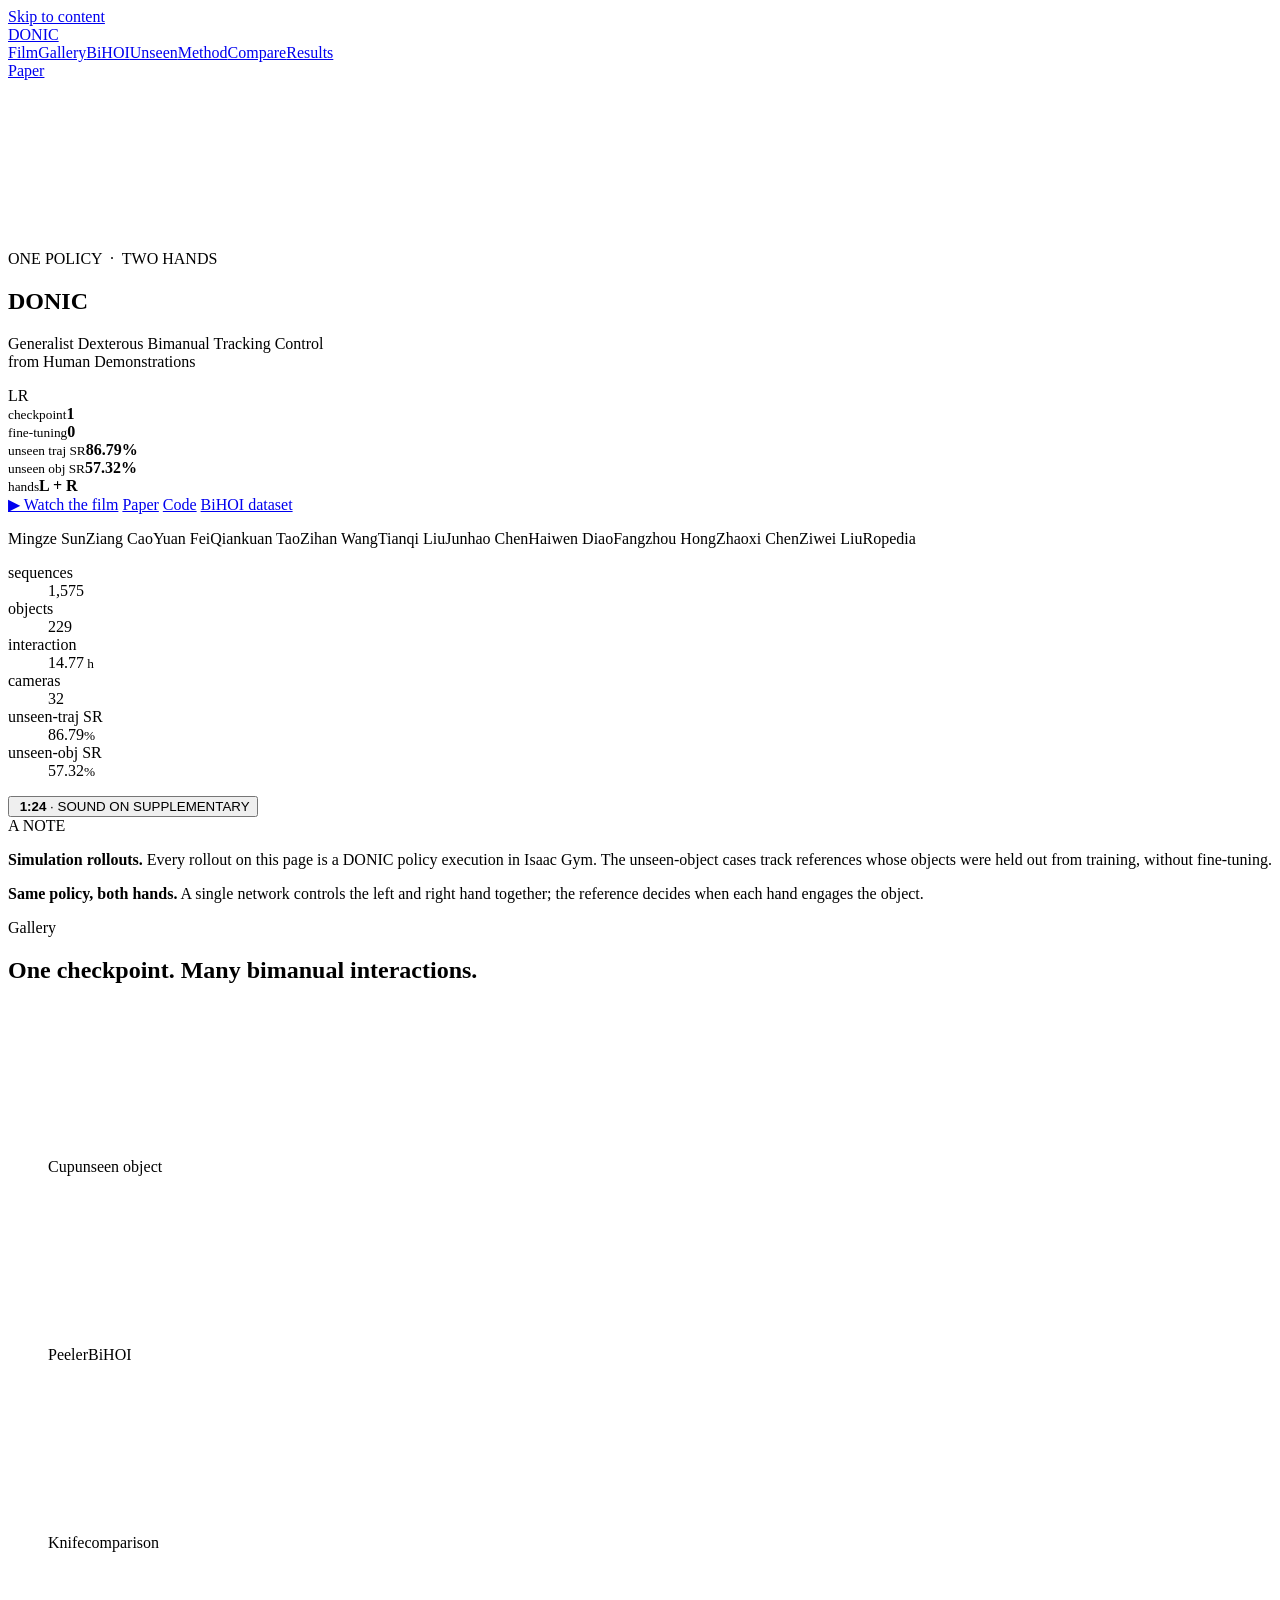
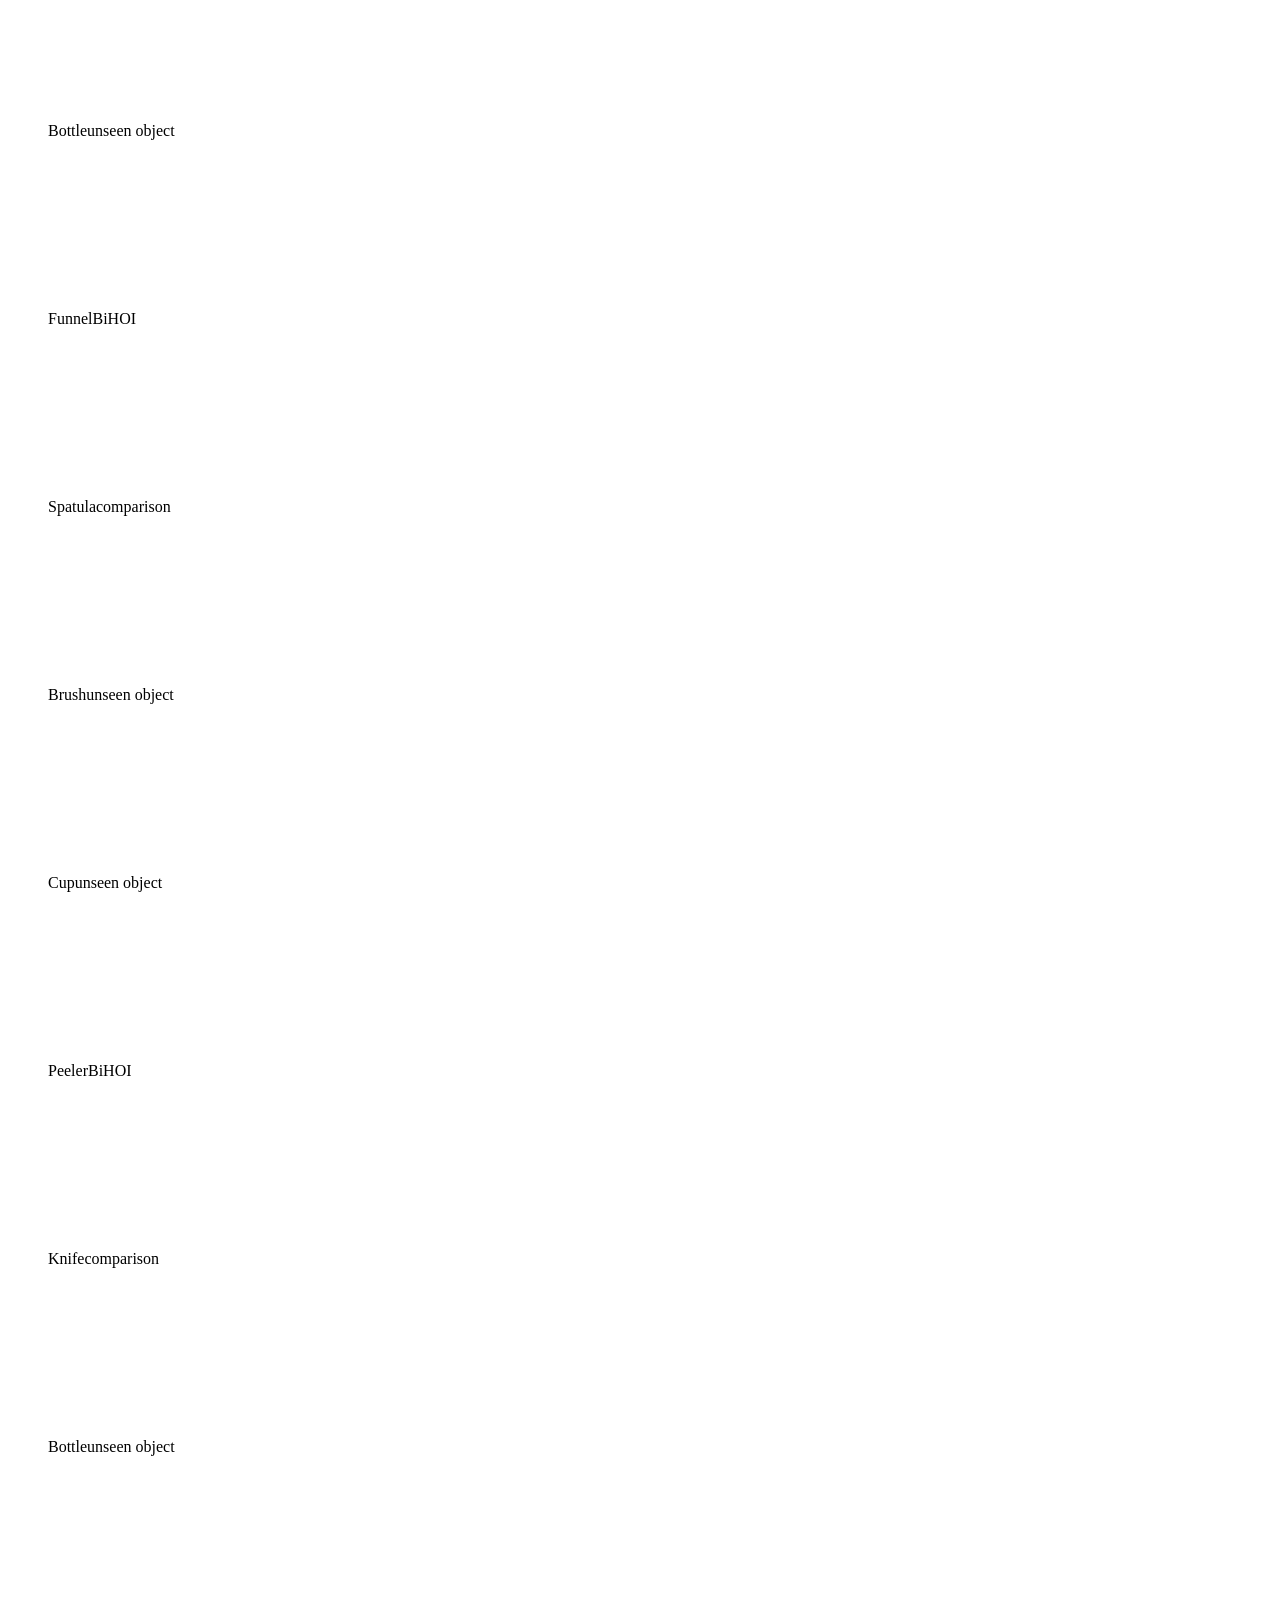
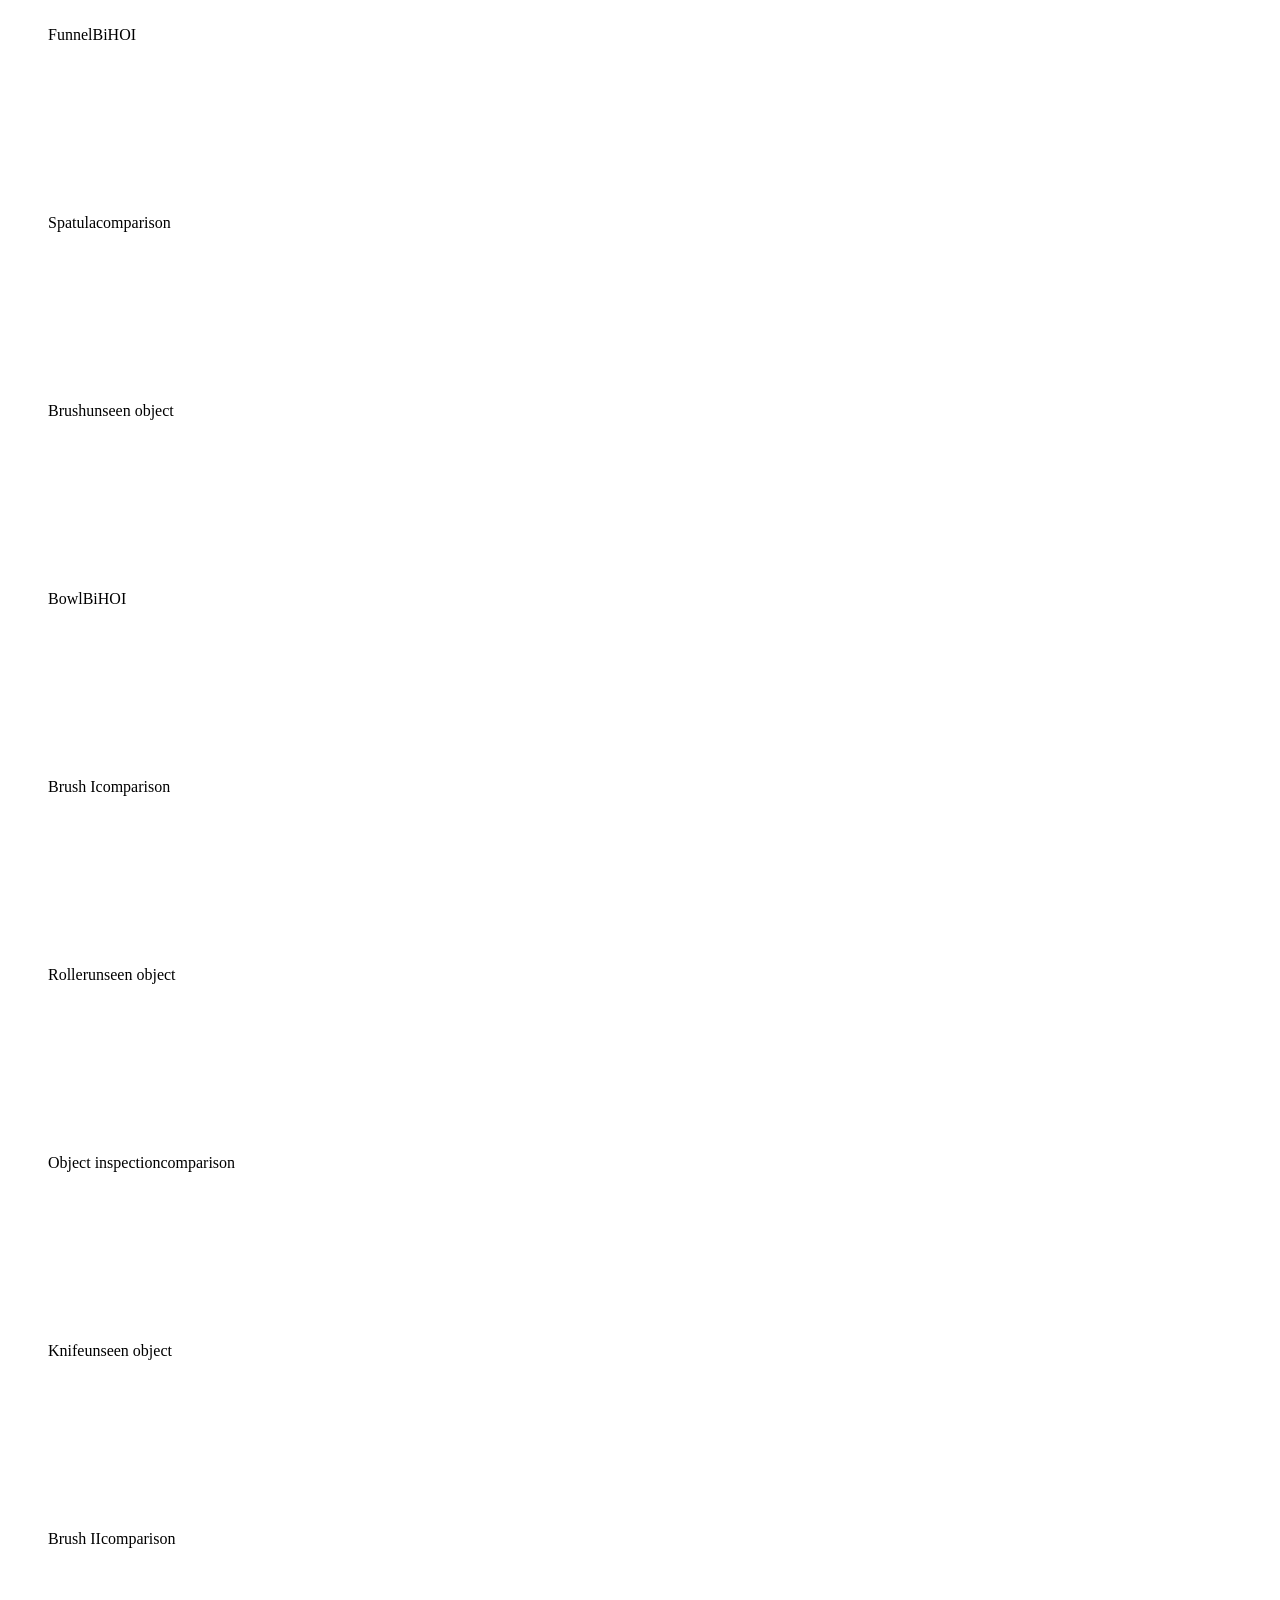
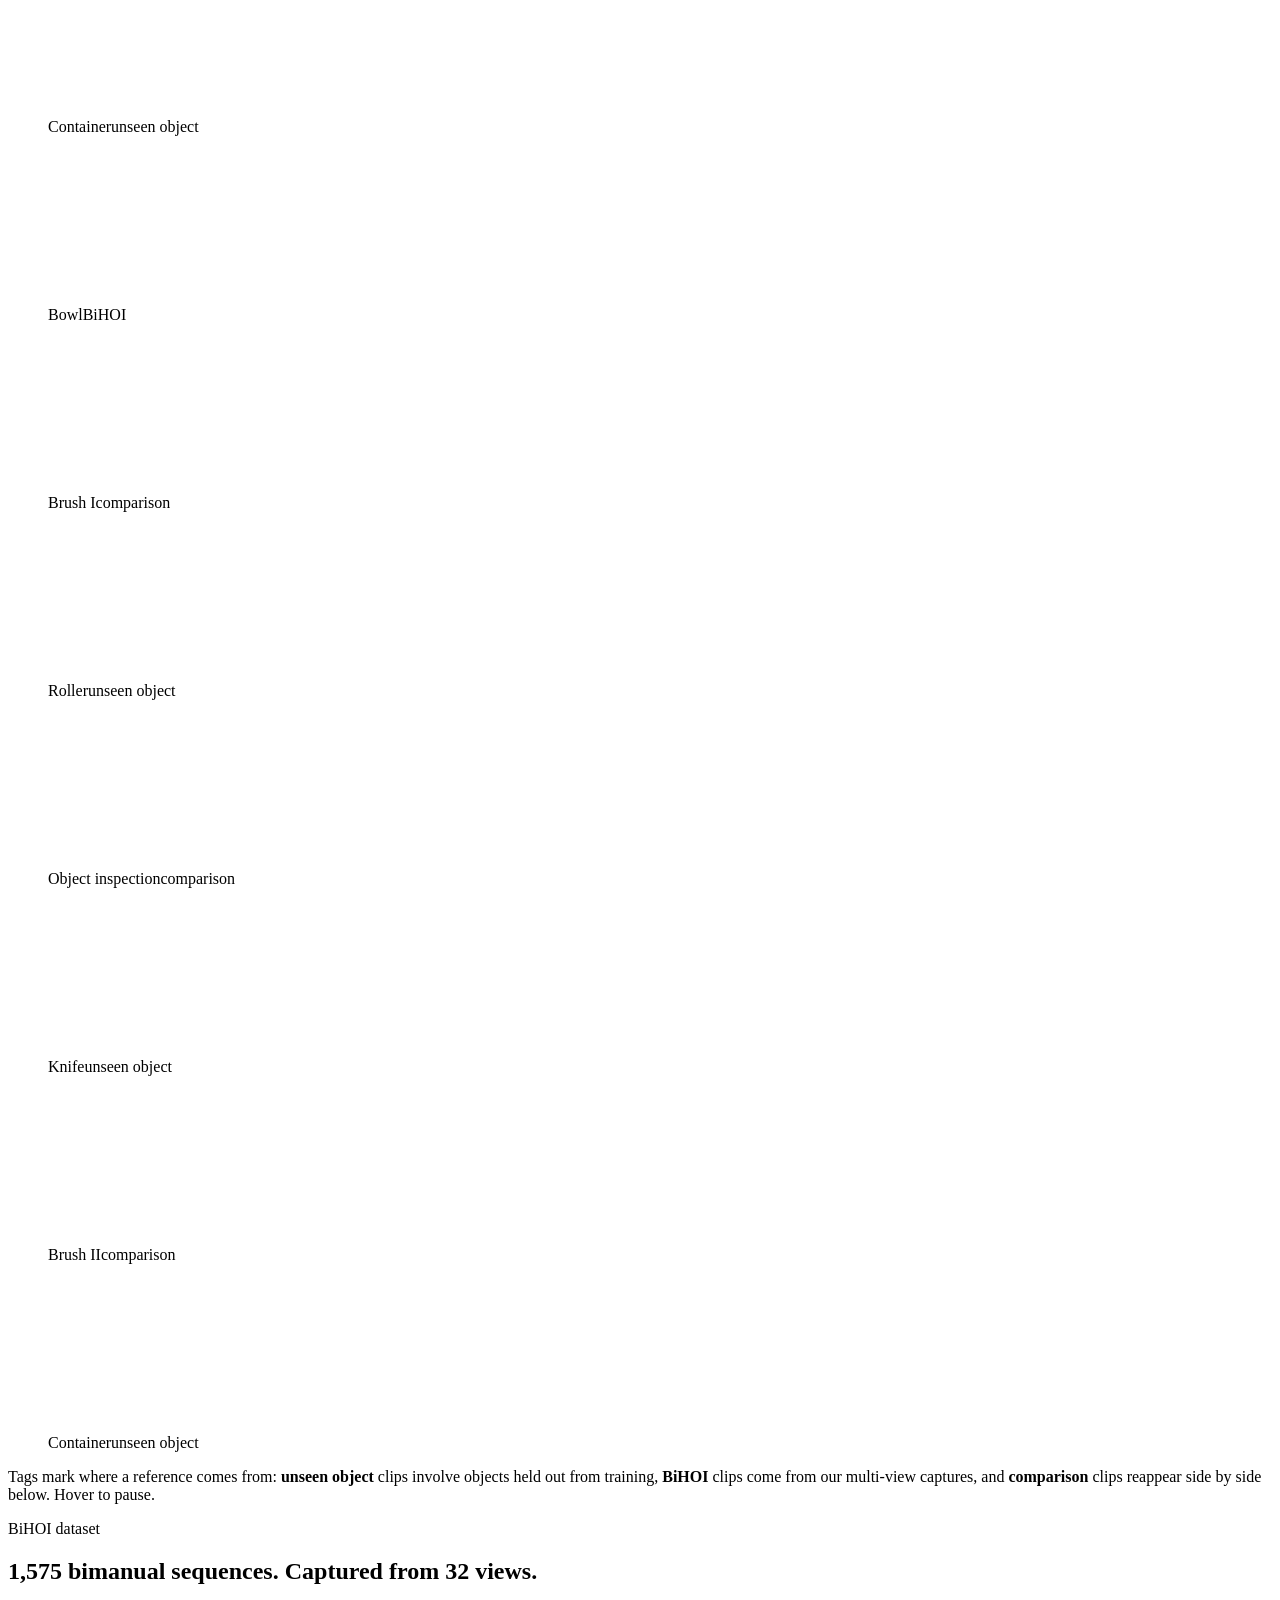
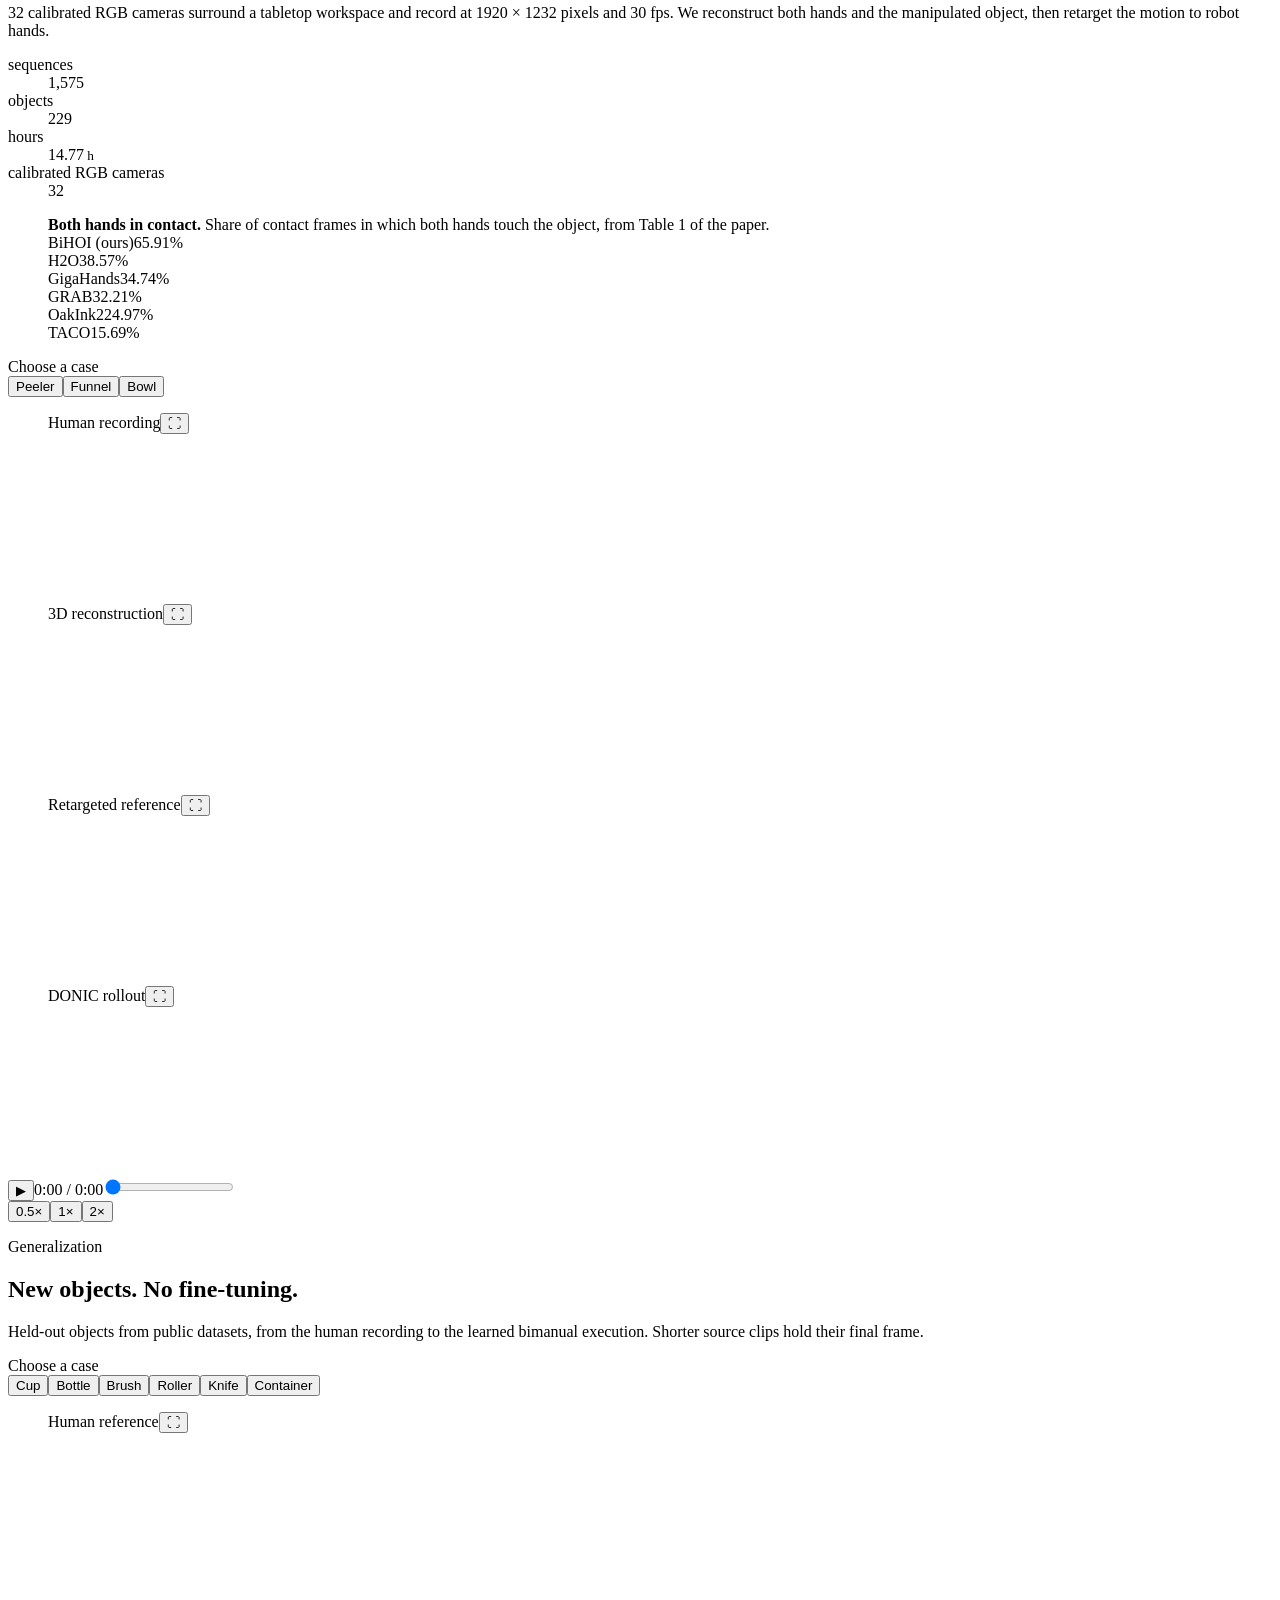
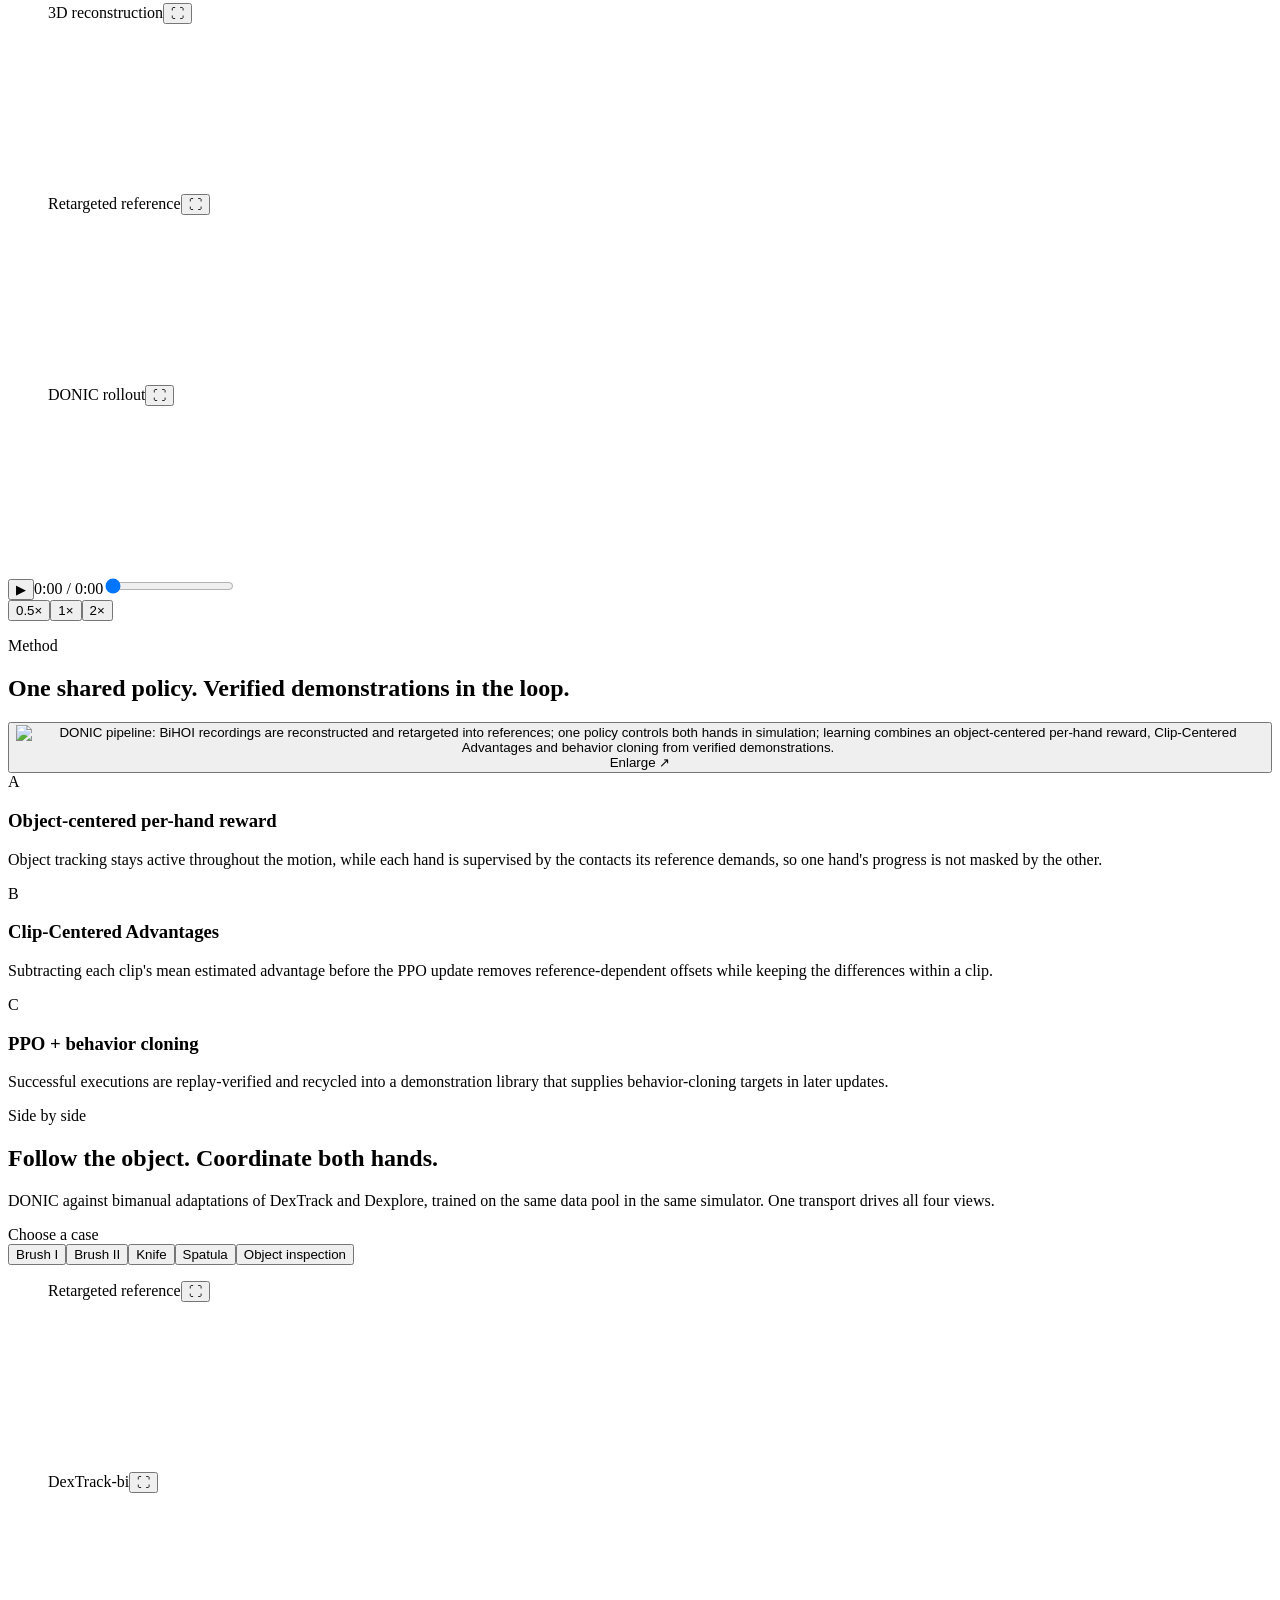
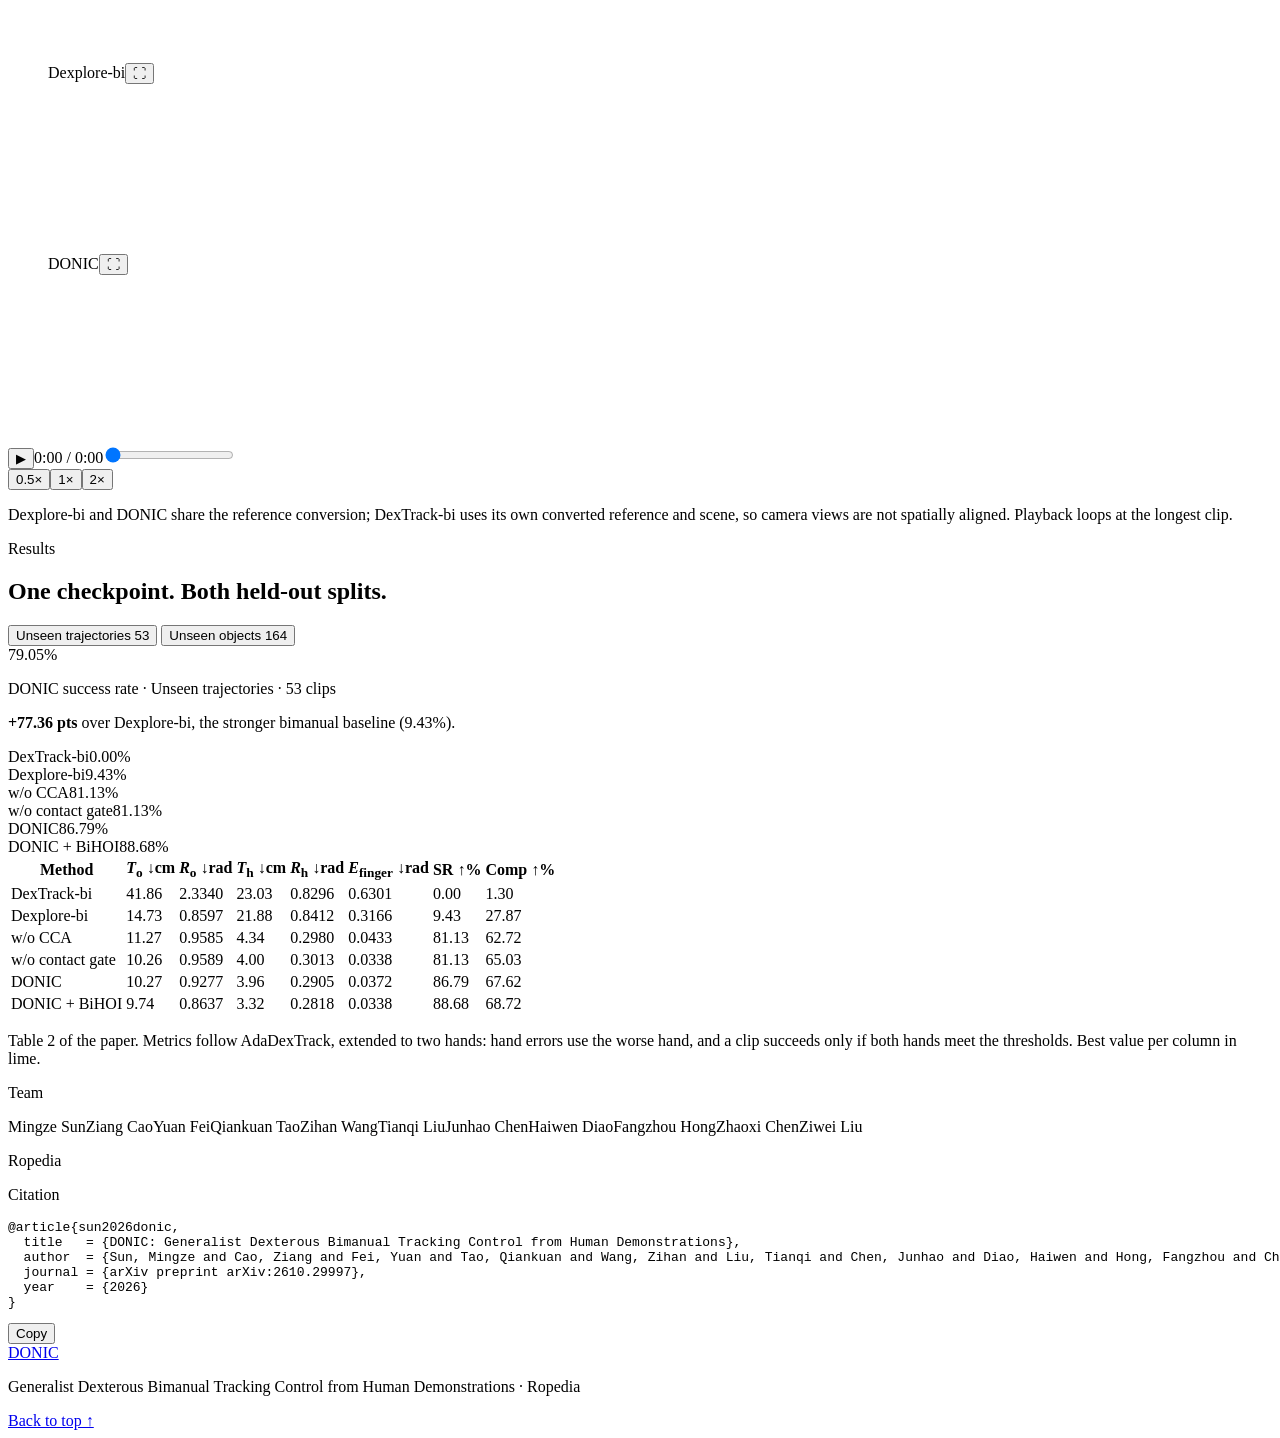
==== commit 7245a6c5: "Link the arXiv paper and code from the project page Co-Authored-By: Claude Opus 5.5 <noreply@anthrop" ====
--- a/index.html
+++ b/index.html
@@ -45,6 +45,7 @@
       <div class="cta">
         <a class="btn btn-solid" href="#film"><span aria-hidden="true">▶</span> Watch the film</a>
         <a class="btn" id="hero-paper" href="#results">Paper</a>
+        <a class="btn" id="hero-code" href="#cite" hidden>Code</a>
         <a class="btn" href="#bihoi">BiHOI dataset</a>
       </div>
       <p class="authors" id="authors"></p>
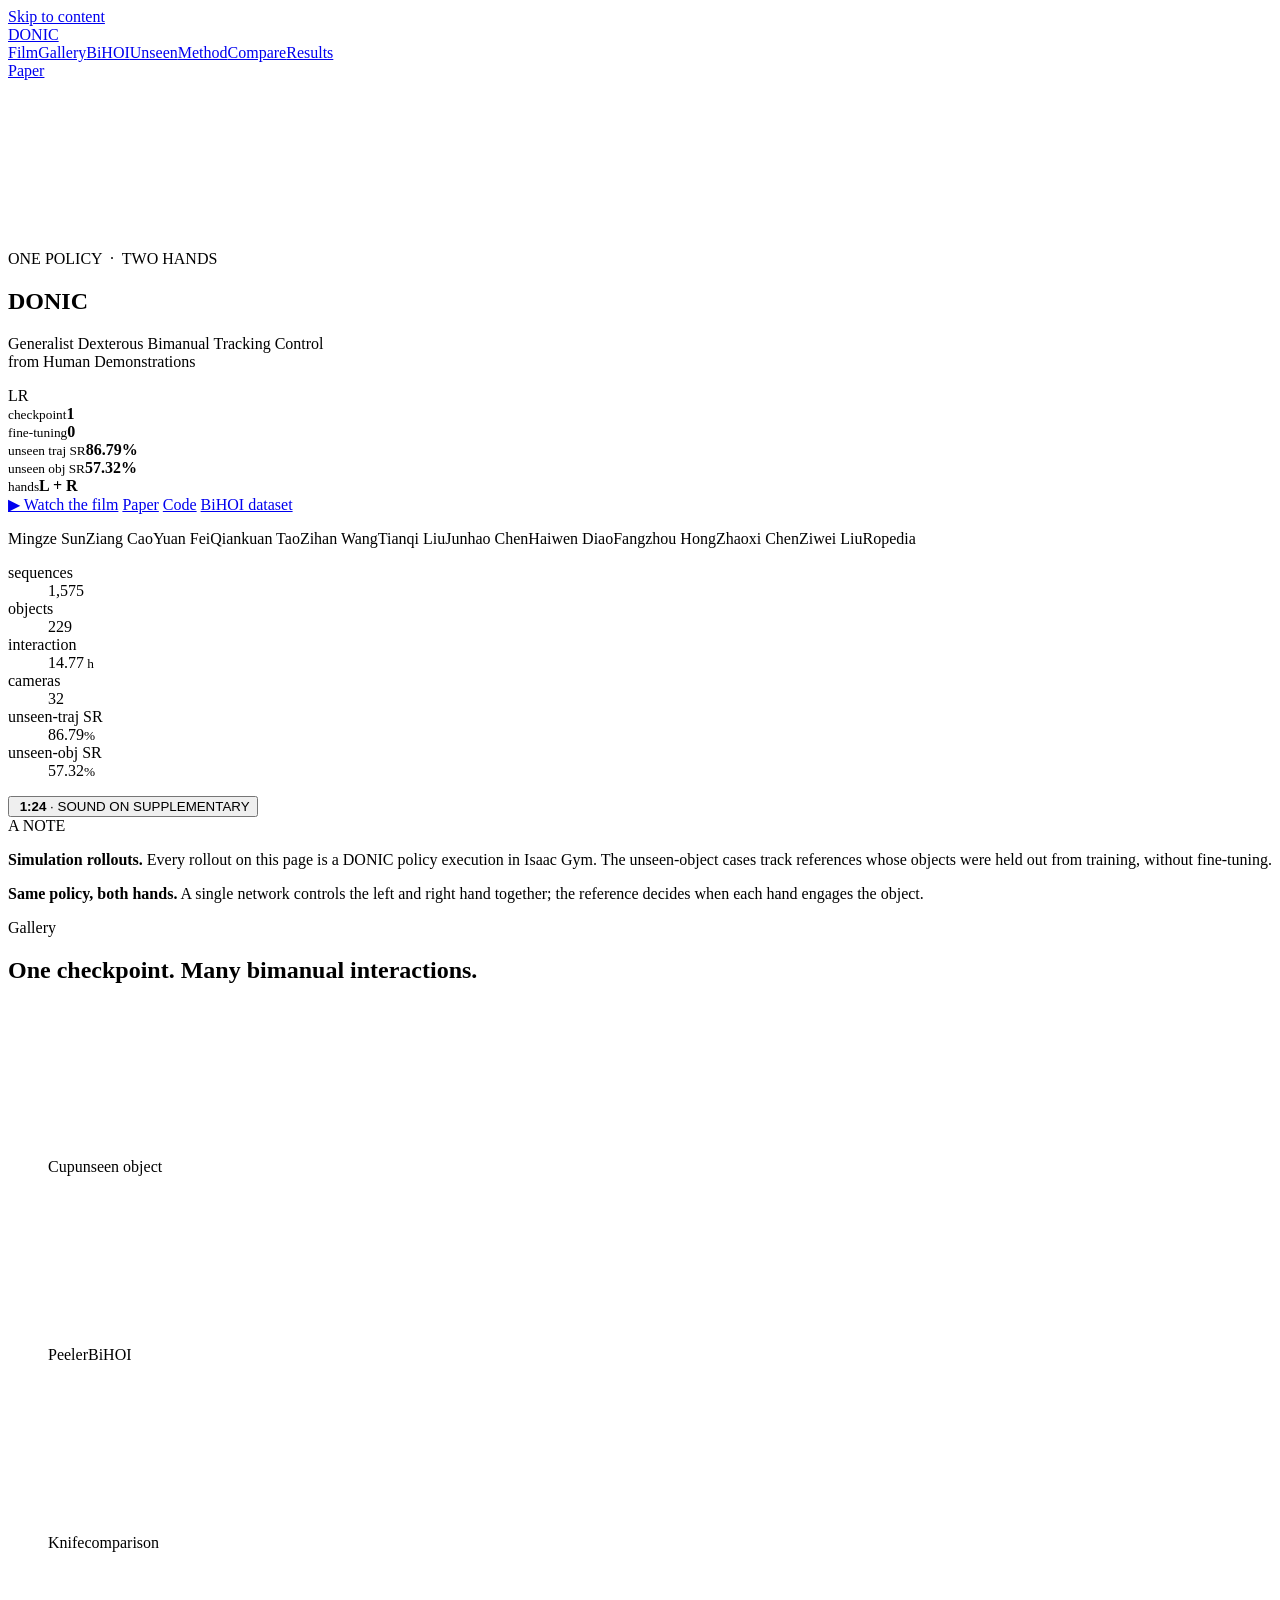
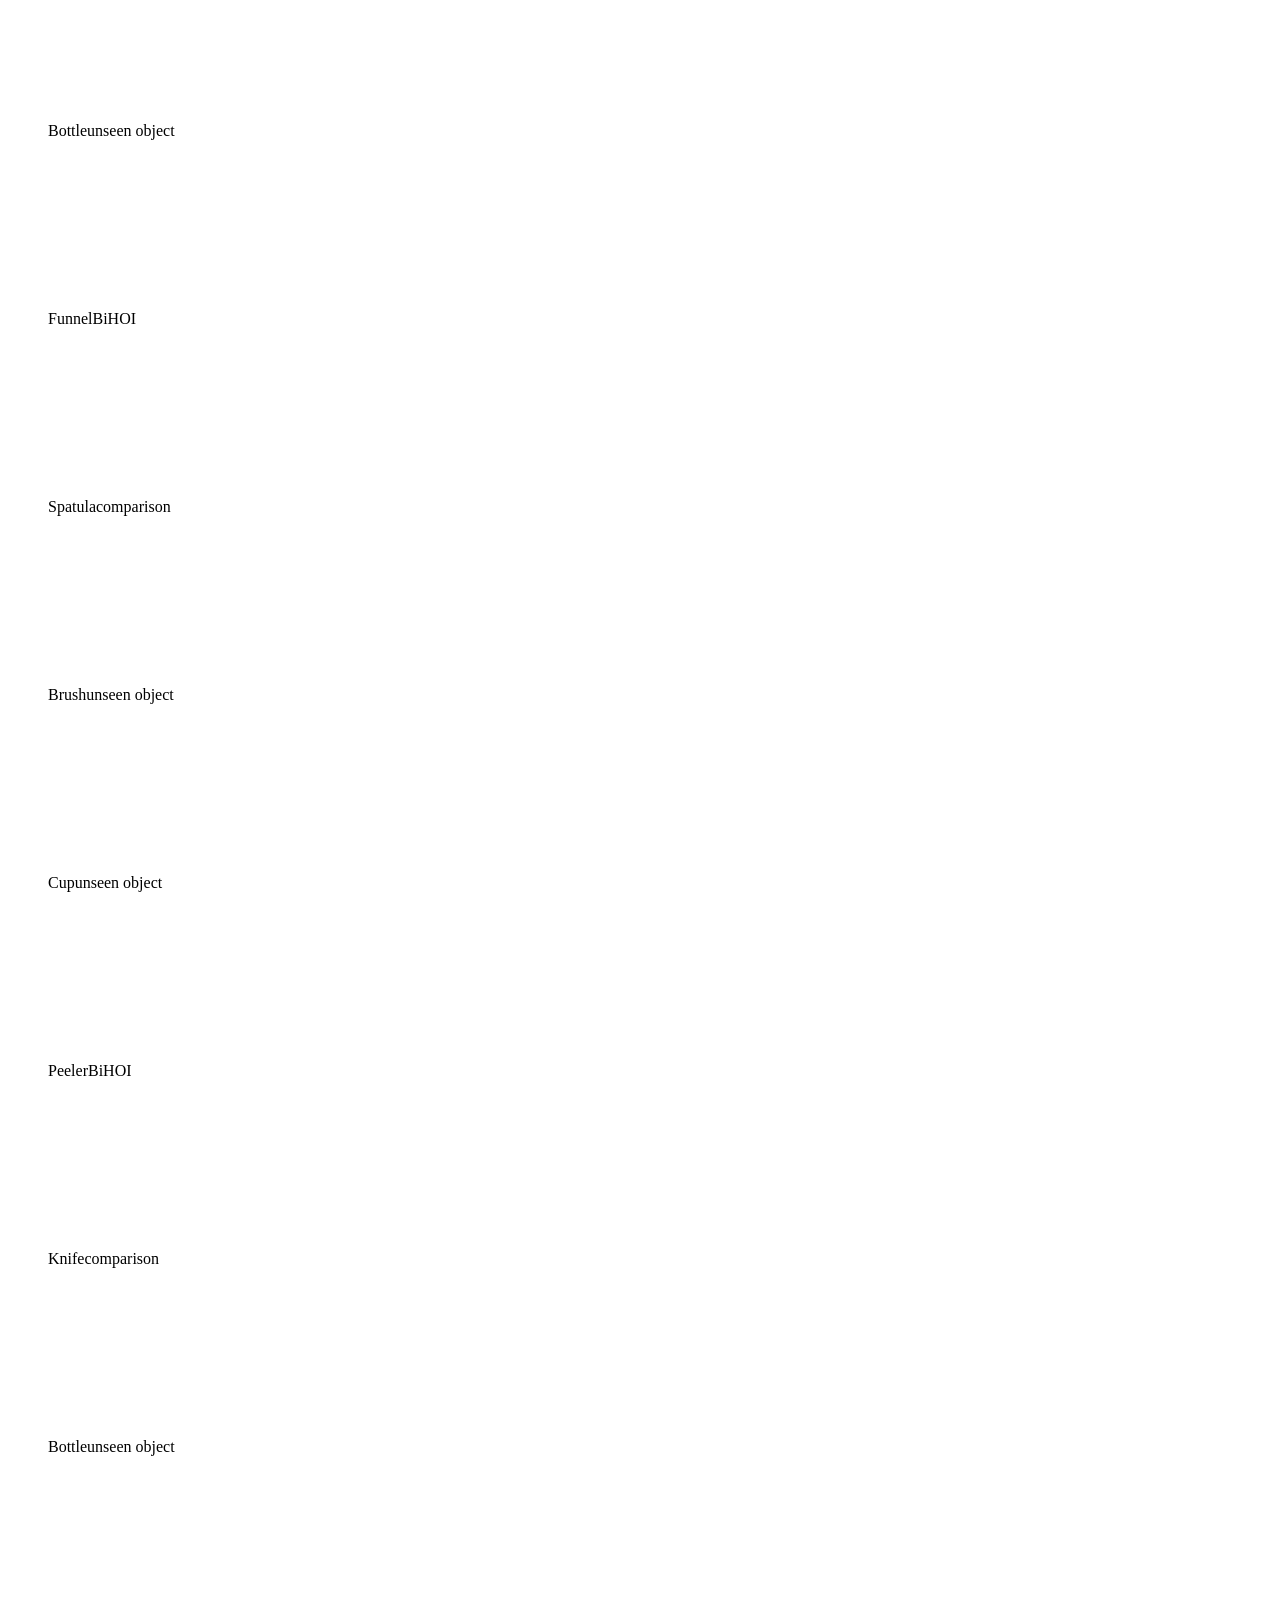
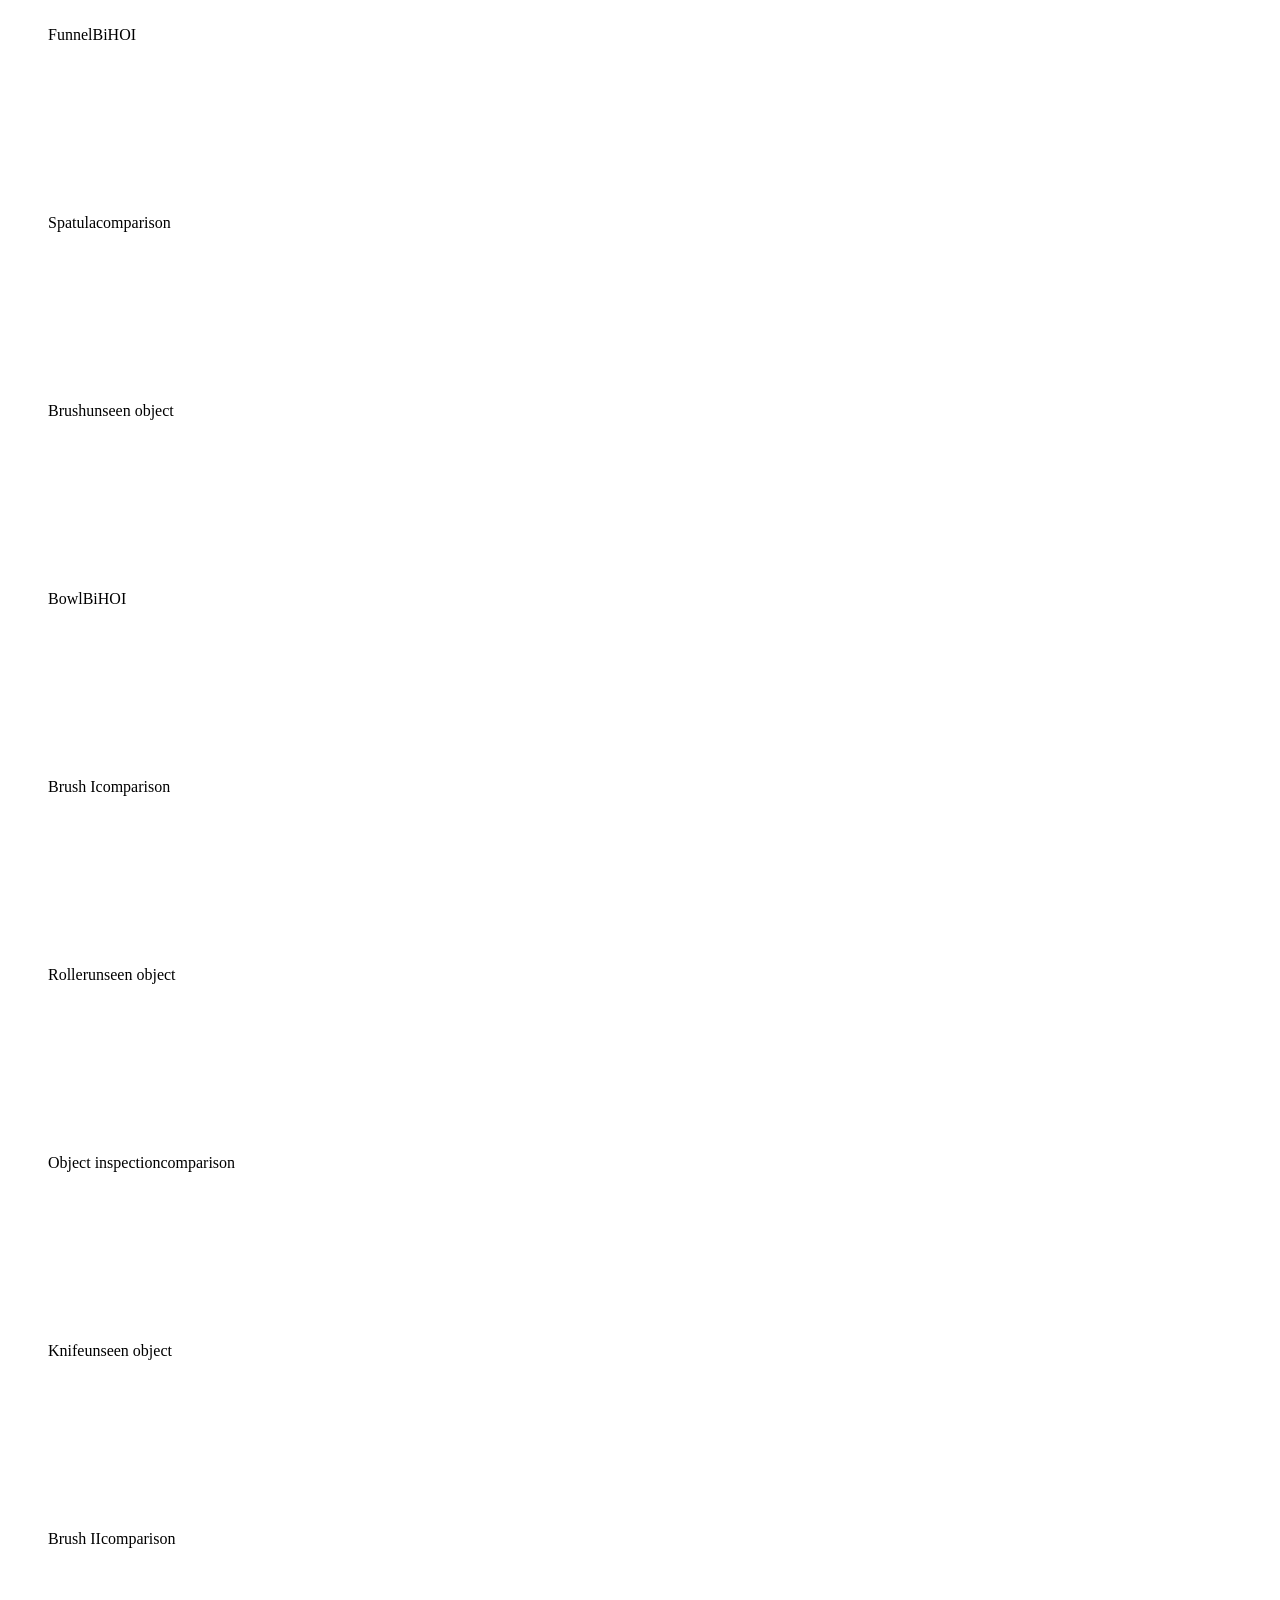
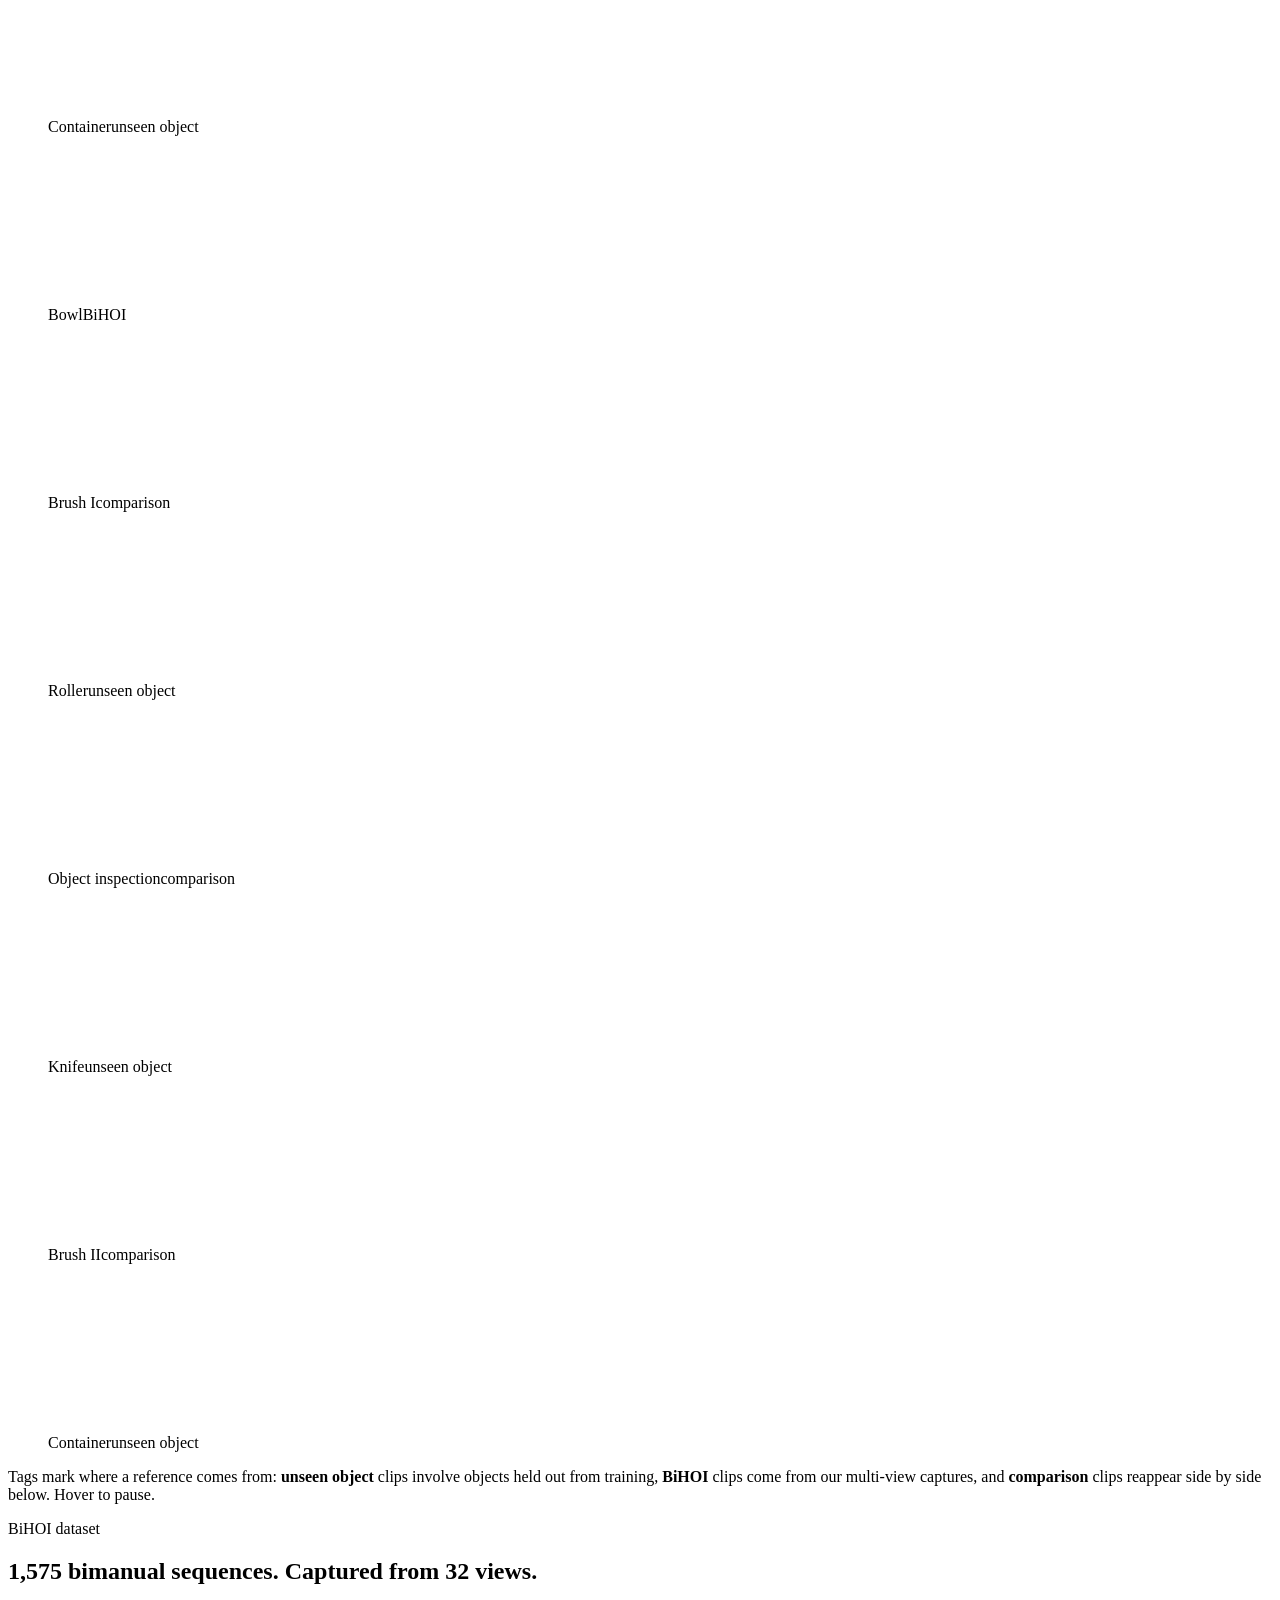
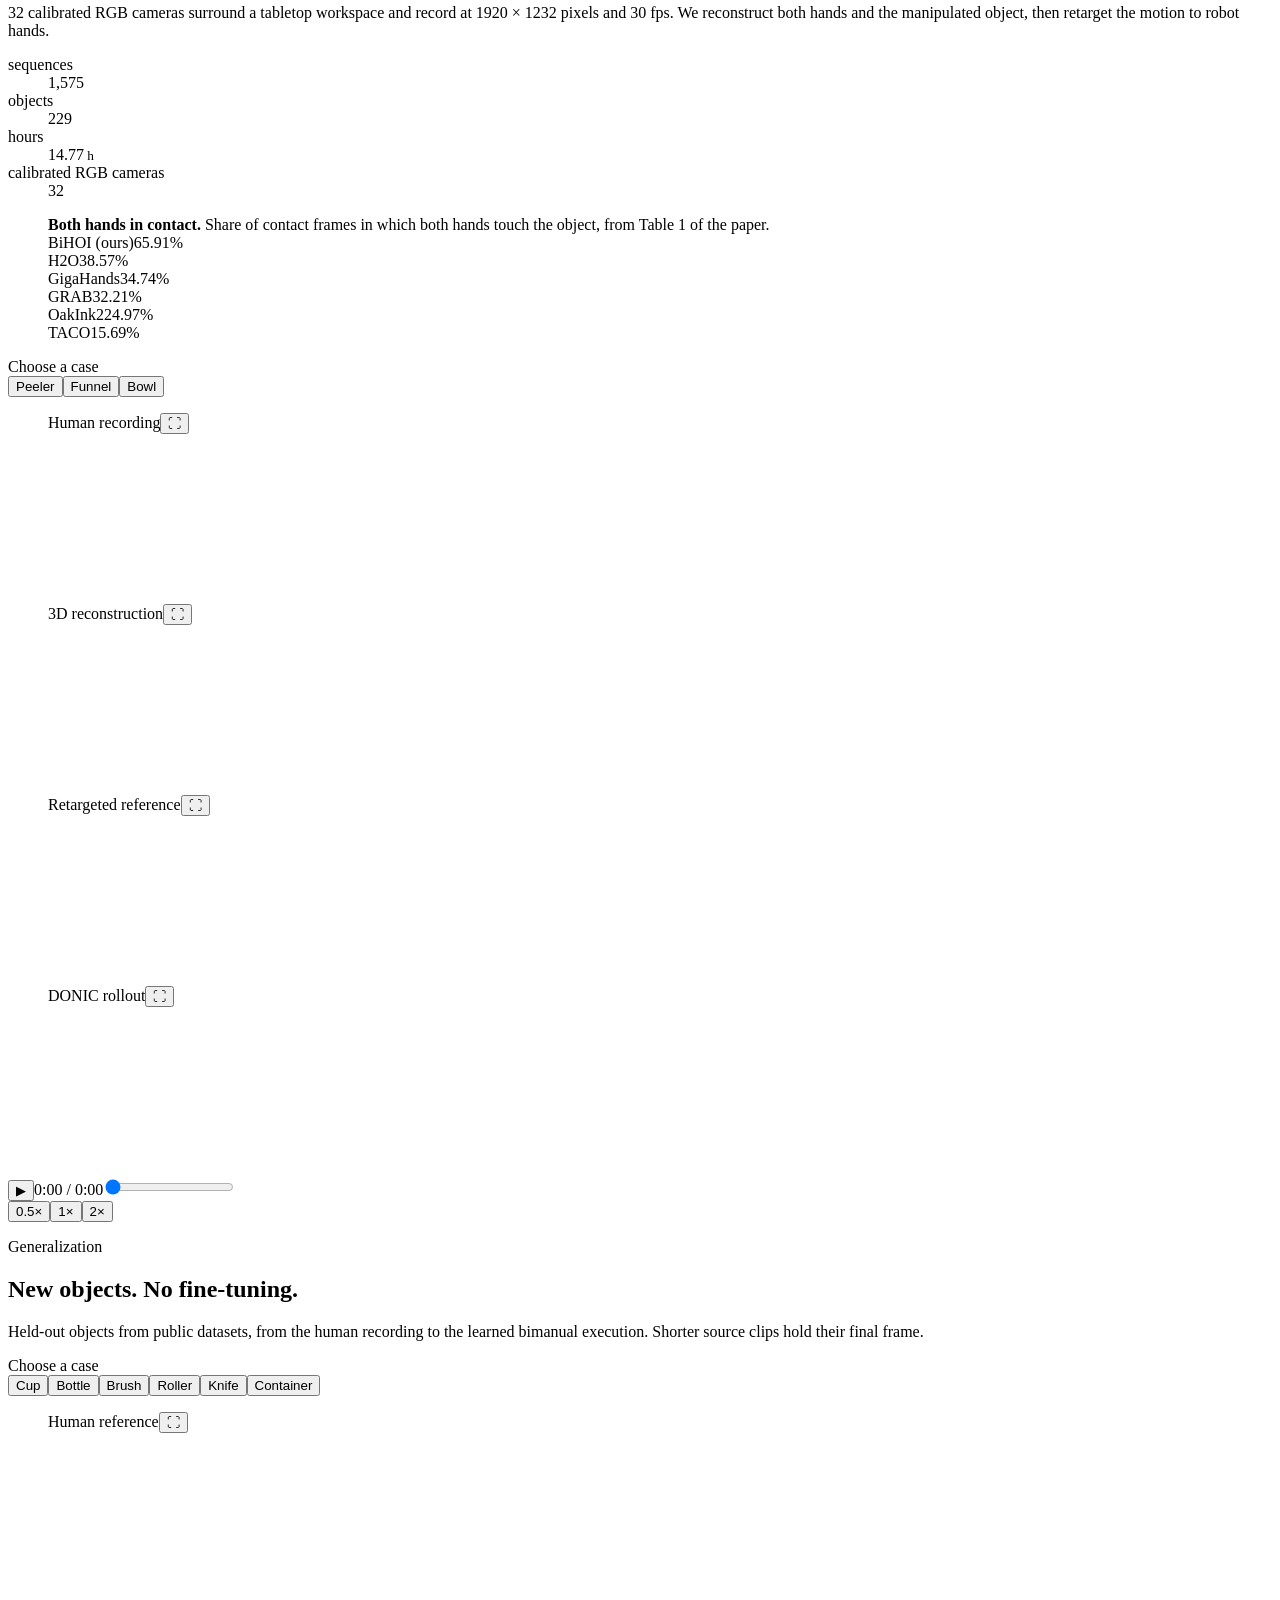
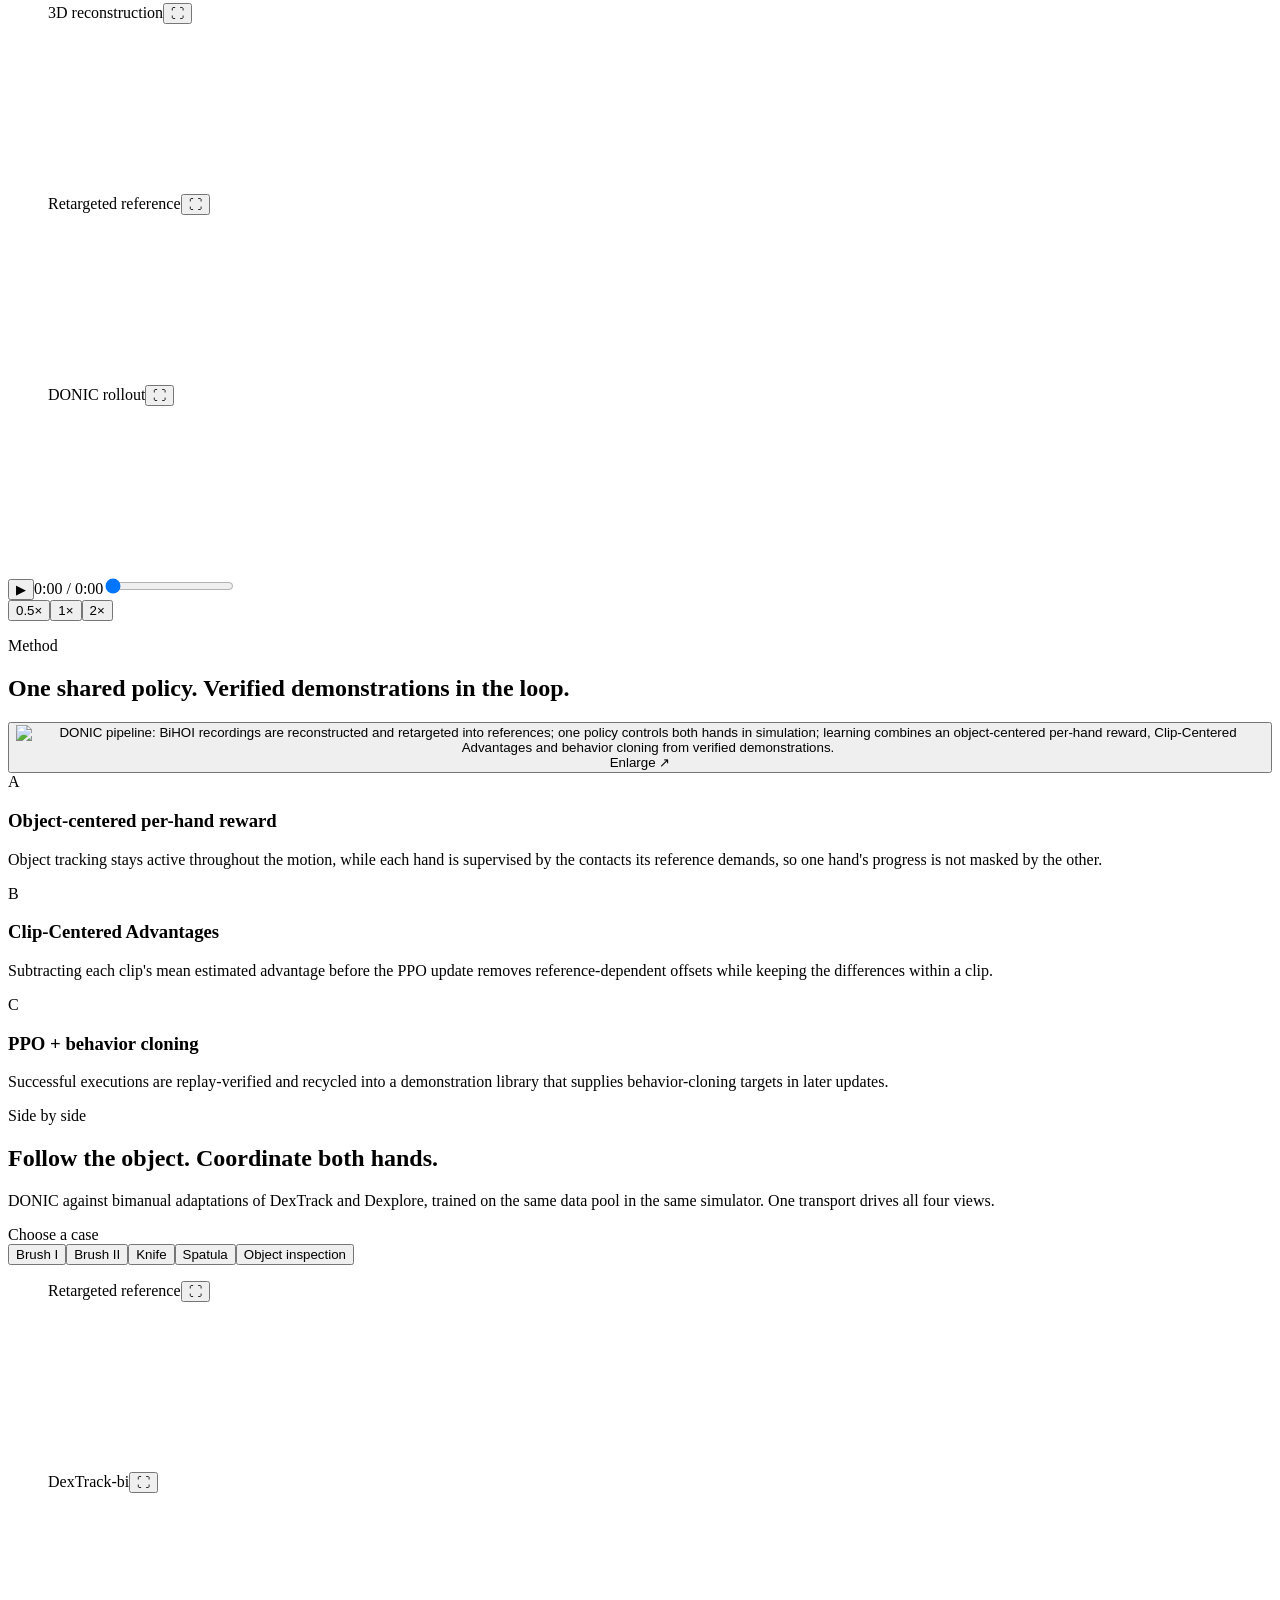
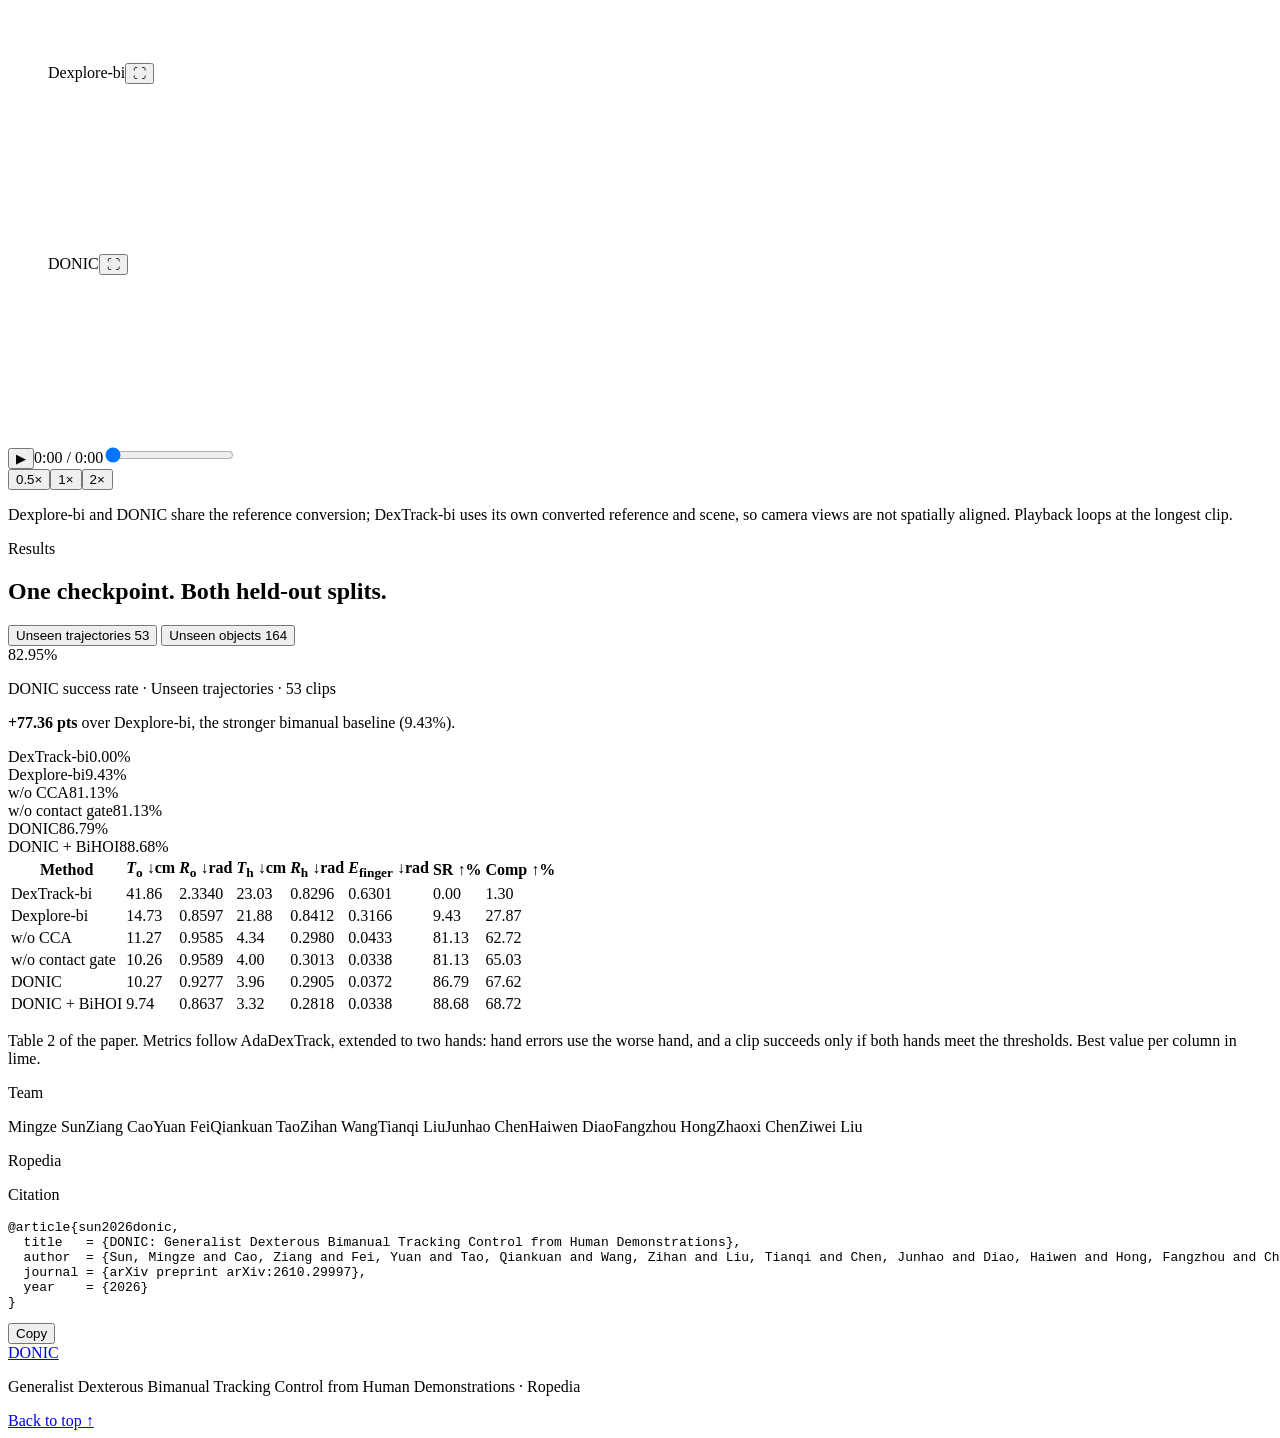
==== commit dfdd036c: "Use absolute share-card metadata for the project page Co-Authored-By: Claude Opus 5.5 <noreply@anthr" ====
--- a/index.html
+++ b/index.html
@@ -6,8 +6,14 @@
   <title>DONIC · Generalist Dexterous Bimanual Tracking</title>
   <meta name="description" content="DONIC: one policy that tracks diverse human bimanual demonstrations on unseen trajectories and unseen objects, trained with the BiHOI multi-view dataset.">
   <meta property="og:title" content="DONIC · Generalist Dexterous Bimanual Tracking Control">
-  <meta property="og:description" content="One checkpoint. Two hands. Unseen trajectories and objects without fine-tuning.">
-  <meta property="og:image" content="assets/hero/hero_wall.jpg">
+  <meta property="og:description" content="One policy. Two hands. Unseen trajectories and objects without fine-tuning.">
+  <meta property="og:type" content="website">
+  <meta property="og:url" content="https://ropedia.github.io/DONIC/">
+  <meta property="og:image" content="https://ropedia.github.io/DONIC/assets/hero/hero_wall.jpg">
+  <meta name="twitter:card" content="summary_large_image">
+  <meta name="twitter:title" content="DONIC · Generalist Dexterous Bimanual Tracking Control">
+  <meta name="twitter:description" content="One policy. Two hands. Unseen trajectories and objects without fine-tuning.">
+  <meta name="twitter:image" content="https://ropedia.github.io/DONIC/assets/hero/hero_wall.jpg">
   <link rel="icon" href="data:image/svg+xml,%3Csvg xmlns='http://www.w3.org/2000/svg' viewBox='0 0 64 64'%3E%3Crect width='64' height='64' rx='14' fill='%230B191B'/%3E%3Crect x='12' y='22' width='17' height='17' rx='4' fill='%23CCFFA0'/%3E%3Crect x='35.5' y='23.5' width='14' height='14' rx='3' fill='none' stroke='%23CCFFA0' stroke-width='3'/%3E%3C/svg%3E">
   <link rel="preconnect" href="https://fonts.googleapis.com">
   <link rel="preconnect" href="https://fonts.gstatic.com" crossorigin>
